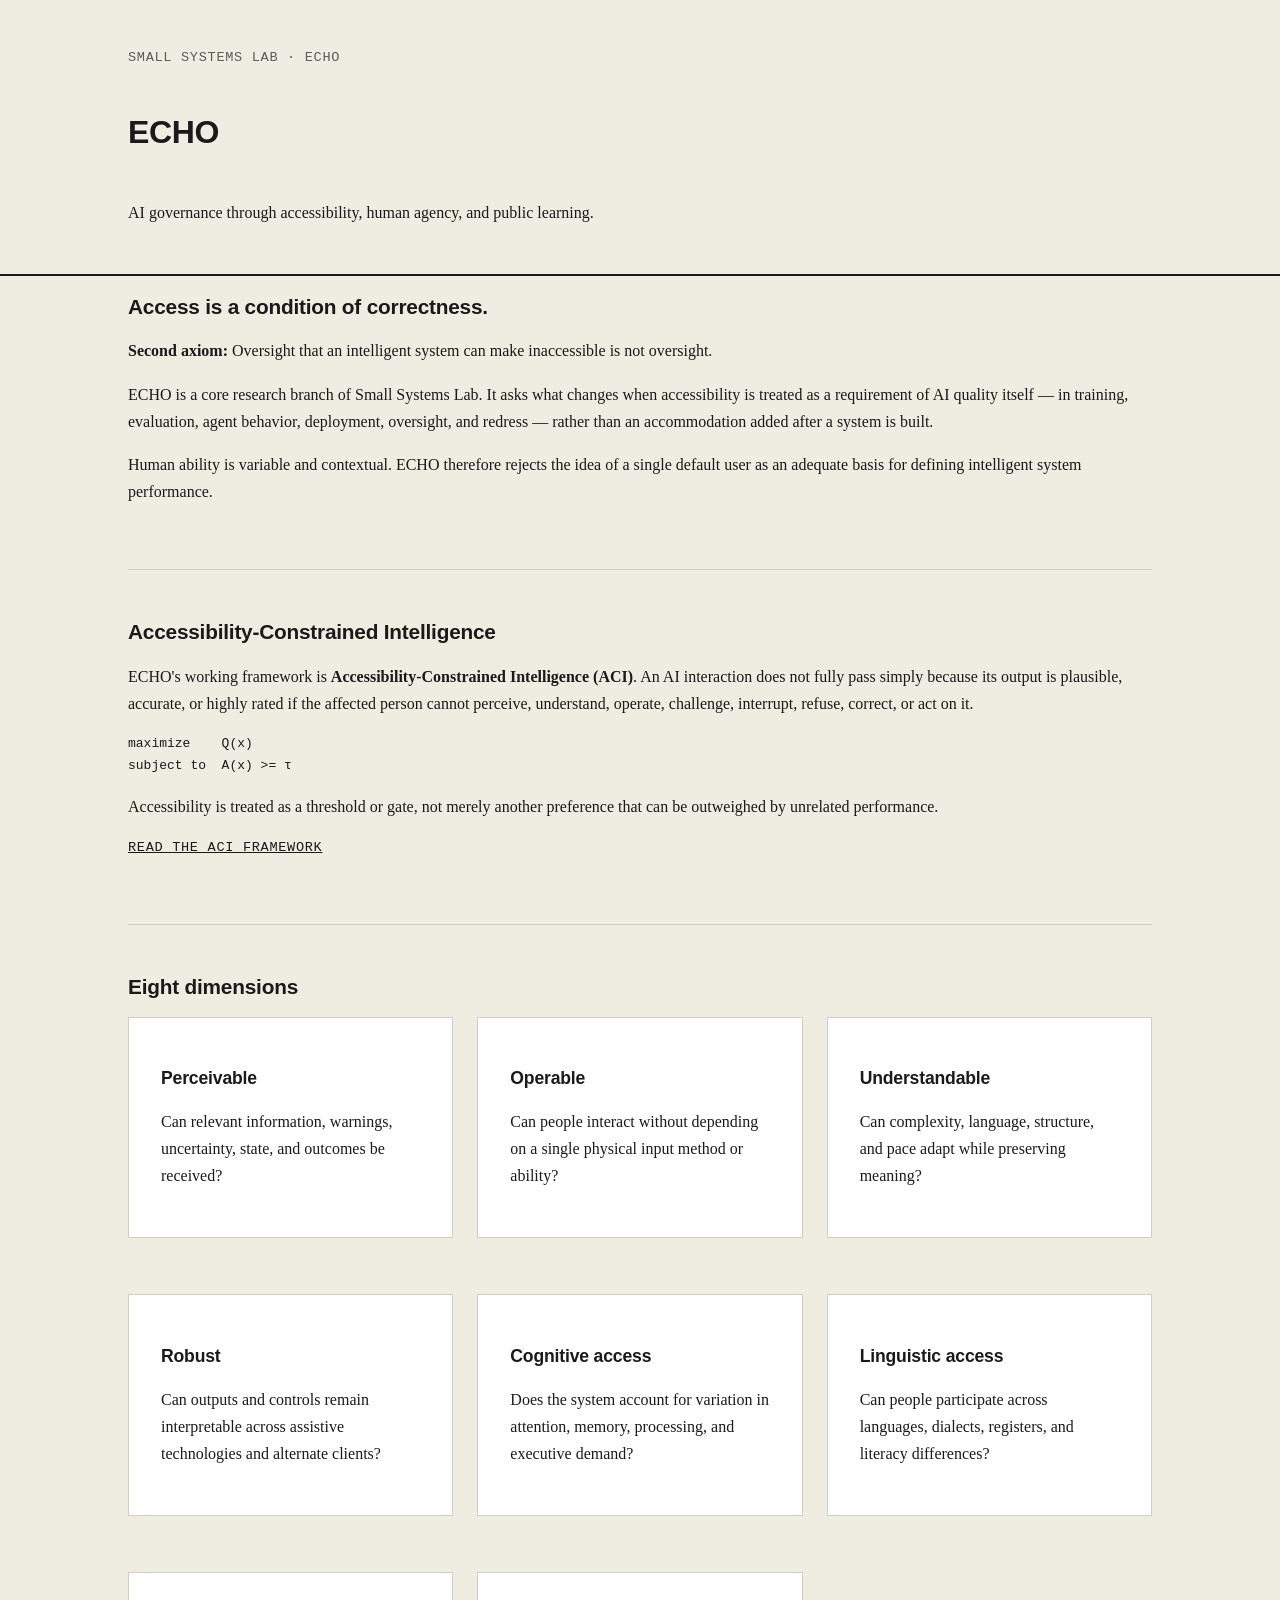
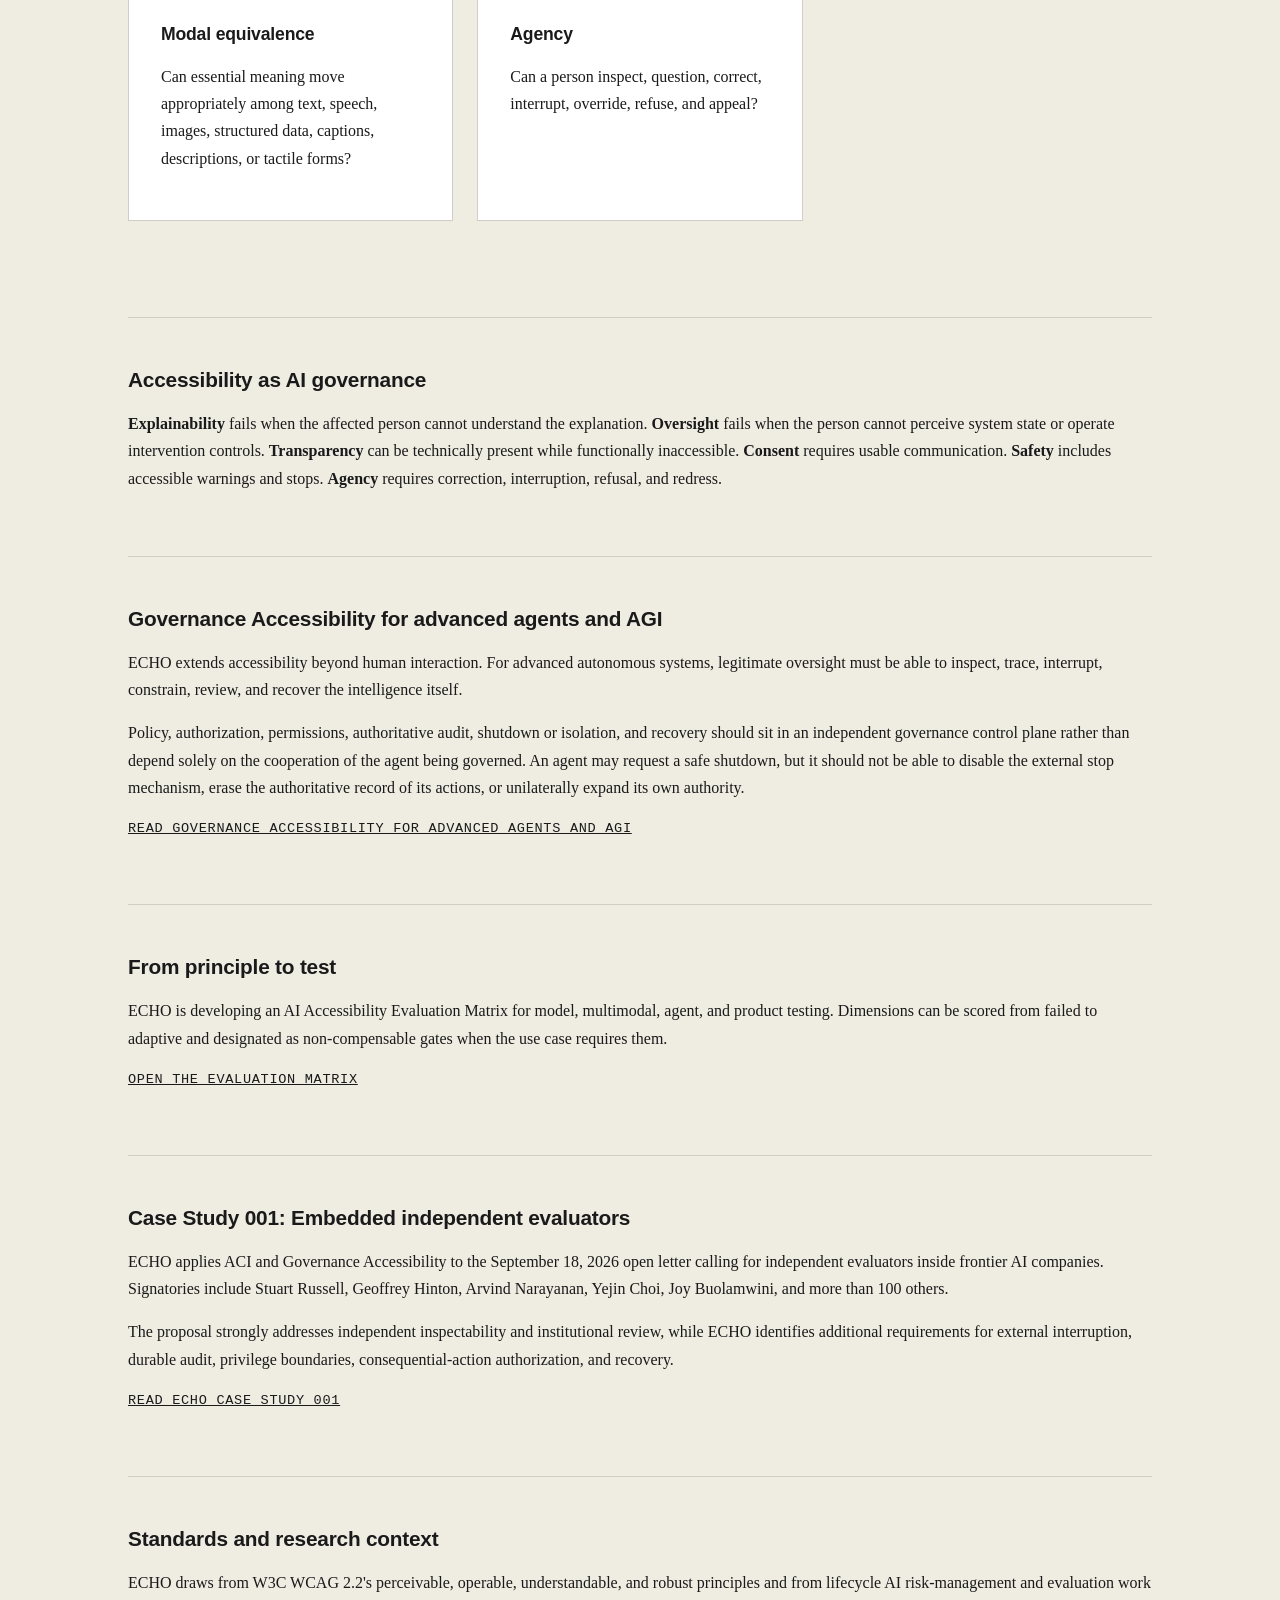
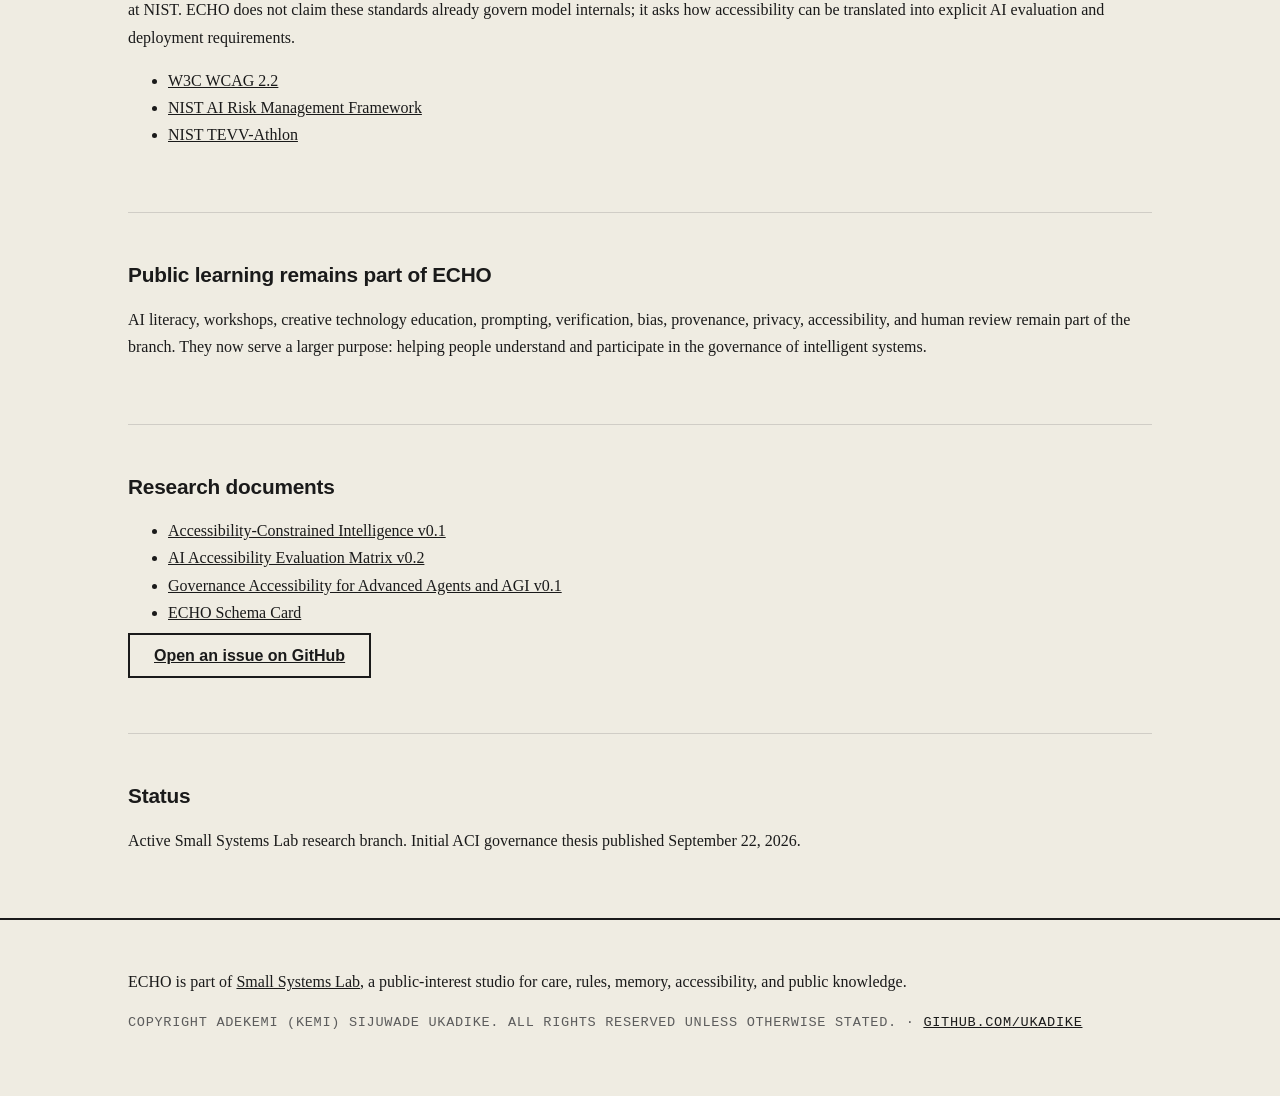
==== index.html @ 7a9f00be "Feature ECHO Case Study 001 on public site" ====
<!doctype html>
<html lang="en">
<head>
<meta charset="utf-8">
<meta name="viewport" content="width=device-width, initial-scale=1">
<title>ECHO — Access is a condition of correctness</title>
<meta name="description" content="ECHO is Small Systems Lab's AI governance branch, researching accessibility as a condition of AI correctness, evaluation, deployment, and human agency.">
<link rel="stylesheet" href="variables.css">
<link rel="stylesheet" href="site.css">
</head>
<body>
<a class="skip-link" href="#main">Skip to main content</a>

<header class="header">
  <div class="wrap">
    <p class="text-meta">Small Systems Lab · ECHO</p>
    <h1 class="text-h1">ECHO</h1>
    <p class="text-body">AI governance through accessibility, human agency, and public learning.</p>
  </div>
</header>

<main id="main" class="wrap">
  <section aria-labelledby="doctrine-h">
    <h2 id="doctrine-h" class="text-h2">Access is a condition of correctness.</h2>
    <p class="text-body"><strong>Second axiom:</strong> Oversight that an intelligent system can make inaccessible is not oversight.</p>
    <p class="text-body">ECHO is a core research branch of Small Systems Lab. It asks what changes when accessibility is treated as a requirement of AI quality itself — in training, evaluation, agent behavior, deployment, oversight, and redress — rather than an accommodation added after a system is built.</p>
    <p class="text-body">Human ability is variable and contextual. ECHO therefore rejects the idea of a single default user as an adequate basis for defining intelligent system performance.</p>
  </section>

  <hr class="divider">

  <section aria-labelledby="aci-h">
    <h2 id="aci-h" class="text-h2">Accessibility-Constrained Intelligence</h2>
    <p class="text-body">ECHO's working framework is <strong>Accessibility-Constrained Intelligence (ACI)</strong>. An AI interaction does not fully pass simply because its output is plausible, accurate, or highly rated if the affected person cannot perceive, understand, operate, challenge, interrupt, refuse, correct, or act on it.</p>
    <pre><code>maximize    Q(x)
subject to  A(x) &gt;= τ</code></pre>
    <p class="text-body">Accessibility is treated as a threshold or gate, not merely another preference that can be outweighed by unrelated performance.</p>
    <p class="text-meta"><a href="docs/ACCESSIBILITY_CONSTRAINED_INTELLIGENCE.md">Read the ACI framework</a></p>
  </section>

  <hr class="divider">

  <section aria-labelledby="vector-h">
    <h2 id="vector-h" class="text-h2">Eight dimensions</h2>
    <div class="grid-2">
      <article class="card"><h3 class="text-h3">Perceivable</h3><p class="text-body">Can relevant information, warnings, uncertainty, state, and outcomes be received?</p></article>
      <article class="card"><h3 class="text-h3">Operable</h3><p class="text-body">Can people interact without depending on a single physical input method or ability?</p></article>
      <article class="card"><h3 class="text-h3">Understandable</h3><p class="text-body">Can complexity, language, structure, and pace adapt while preserving meaning?</p></article>
      <article class="card"><h3 class="text-h3">Robust</h3><p class="text-body">Can outputs and controls remain interpretable across assistive technologies and alternate clients?</p></article>
      <article class="card"><h3 class="text-h3">Cognitive access</h3><p class="text-body">Does the system account for variation in attention, memory, processing, and executive demand?</p></article>
      <article class="card"><h3 class="text-h3">Linguistic access</h3><p class="text-body">Can people participate across languages, dialects, registers, and literacy differences?</p></article>
      <article class="card"><h3 class="text-h3">Modal equivalence</h3><p class="text-body">Can essential meaning move appropriately among text, speech, images, structured data, captions, descriptions, or tactile forms?</p></article>
      <article class="card"><h3 class="text-h3">Agency</h3><p class="text-body">Can a person inspect, question, correct, interrupt, override, refuse, and appeal?</p></article>
    </div>
  </section>

  <hr class="divider">

  <section aria-labelledby="govern-h">
    <h2 id="govern-h" class="text-h2">Accessibility as AI governance</h2>
    <p class="text-body"><strong>Explainability</strong> fails when the affected person cannot understand the explanation. <strong>Oversight</strong> fails when the person cannot perceive system state or operate intervention controls. <strong>Transparency</strong> can be technically present while functionally inaccessible. <strong>Consent</strong> requires usable communication. <strong>Safety</strong> includes accessible warnings and stops. <strong>Agency</strong> requires correction, interruption, refusal, and redress.</p>
  </section>

  <hr class="divider">

  <section aria-labelledby="gov-access-h">
    <h2 id="gov-access-h" class="text-h2">Governance Accessibility for advanced agents and AGI</h2>
    <p class="text-body">ECHO extends accessibility beyond human interaction. For advanced autonomous systems, legitimate oversight must be able to inspect, trace, interrupt, constrain, review, and recover the intelligence itself.</p>
    <p class="text-body">Policy, authorization, permissions, authoritative audit, shutdown or isolation, and recovery should sit in an independent governance control plane rather than depend solely on the cooperation of the agent being governed. An agent may request a safe shutdown, but it should not be able to disable the external stop mechanism, erase the authoritative record of its actions, or unilaterally expand its own authority.</p>
    <p class="text-meta"><a href="docs/GOVERNANCE_ACCESSIBILITY.md">Read Governance Accessibility for Advanced Agents and AGI</a></p>
  </section>

  <hr class="divider">

  <section aria-labelledby="matrix-h">
    <h2 id="matrix-h" class="text-h2">From principle to test</h2>
    <p class="text-body">ECHO is developing an AI Accessibility Evaluation Matrix for model, multimodal, agent, and product testing. Dimensions can be scored from failed to adaptive and designated as non-compensable gates when the use case requires them.</p>
    <p class="text-meta"><a href="docs/EVALUATION_MATRIX.md">Open the evaluation matrix</a></p>
  </section>

  <hr class="divider">

  <section aria-labelledby="case001-h">
    <h2 id="case001-h" class="text-h2">Case Study 001: Embedded independent evaluators</h2>
    <p class="text-body">ECHO applies ACI and Governance Accessibility to the September 18, 2026 open letter calling for independent evaluators inside frontier AI companies. Signatories include Stuart Russell, Geoffrey Hinton, Arvind Narayanan, Yejin Choi, Joy Buolamwini, and more than 100 others.</p>
    <p class="text-body">The proposal strongly addresses independent inspectability and institutional review, while ECHO identifies additional requirements for external interruption, durable audit, privilege boundaries, consequential-action authorization, and recovery.</p>
    <p class="text-meta"><a href="docs/CASE_STUDY_001_EMBEDDED_EVALUATORS.md">Read ECHO Case Study 001</a></p>
  </section>

  <hr class="divider">

  <section aria-labelledby="standards-h">
    <h2 id="standards-h" class="text-h2">Standards and research context</h2>
    <p class="text-body">ECHO draws from W3C WCAG 2.2's perceivable, operable, understandable, and robust principles and from lifecycle AI risk-management and evaluation work at NIST. ECHO does not claim these standards already govern model internals; it asks how accessibility can be translated into explicit AI evaluation and deployment requirements.</p>
    <ul class="text-body">
      <li><a href="https://www.w3.org/TR/WCAG22/">W3C WCAG 2.2</a></li>
      <li><a href="https://www.nist.gov/itl/ai-risk-management-framework">NIST AI Risk Management Framework</a></li>
      <li><a href="https://www.nist.gov/artificial-intelligence/ai-research/tevv-athlon-framework-evaluating-ai-systems">NIST TEVV-Athlon</a></li>
    </ul>
  </section>

  <hr class="divider">

  <section aria-labelledby="learning-h">
    <h2 id="learning-h" class="text-h2">Public learning remains part of ECHO</h2>
    <p class="text-body">AI literacy, workshops, creative technology education, prompting, verification, bias, provenance, privacy, accessibility, and human review remain part of the branch. They now serve a larger purpose: helping people understand and participate in the governance of intelligent systems.</p>
  </section>

  <hr class="divider">

  <section aria-labelledby="involved-h">
    <h2 id="involved-h" class="text-h2">Research documents</h2>
    <ul class="text-body">
      <li><a href="docs/ACCESSIBILITY_CONSTRAINED_INTELLIGENCE.md">Accessibility-Constrained Intelligence v0.1</a></li>
      <li><a href="docs/EVALUATION_MATRIX.md">AI Accessibility Evaluation Matrix v0.2</a></li>
      <li><a href="docs/GOVERNANCE_ACCESSIBILITY.md">Governance Accessibility for Advanced Agents and AGI v0.1</a></li>
      <li><a href="SCHEMA_CARD.md">ECHO Schema Card</a></li>
    </ul>
    <a class="btn" href="https://github.com/ukadike/Echo/issues">Open an issue on GitHub</a>
  </section>

  <hr class="divider">

  <section aria-labelledby="status-h">
    <h2 id="status-h" class="text-h2">Status</h2>
    <p class="text-body">Active Small Systems Lab research branch. Initial ACI governance thesis published September 22, 2026.</p>
  </section>
</main>

<footer class="site-footer">
  <div class="wrap">
    <p class="text-body">ECHO is part of <a href="https://ukadike.github.io/Small-Systems-Lab/">Small Systems Lab</a>, a public-interest studio for care, rules, memory, accessibility, and public knowledge.</p>
    <p class="text-meta">Copyright Adekemi (Kemi) Sijuwade Ukadike. All rights reserved unless otherwise stated. · <a href="https://github.com/ukadike">github.com/ukadike</a></p>
  </div>
</footer>
</body>
</html>
---- variables.css ----
/* OMOLUABI VISUAL LANGUAGE SYSTEM
   CSS Custom Properties
   Version 1.0 | June 8, 2026
   Usage: :root { ... } or apply to specific scope
*/

:root {
  /* COLORS */
  --color-paper: #efece2;
  --color-ink: #1a1a1a;
  --color-line: #d0cdc6;
  --color-muted: #5c5c5c;
  --color-soft: #f9f9f7;
  --color-white: #ffffff;

  /* TYPOGRAPHY - FONTS */
  --font-display: 'Helvetica Neue', Helvetica, Arial, sans-serif;
  --font-body: Georgia, 'Garamond', serif;
  --font-mono: 'Courier Prime', 'Courier New', monospace;

  /* TYPOGRAPHY - SIZES */
  --text-h1: 2rem;
  --text-h2: 1.3rem;
  --text-h3: 1.1rem;
  --text-h4: 0.95rem;
  --text-body: 1rem;
  --text-small: 0.85rem;

  /* TYPOGRAPHY - LINE HEIGHTS */
  --line-display: 1.3;
  --line-body: 1.7;
  --line-small: 1.5;
  --line-code: 1.6;

  /* TYPOGRAPHY - LETTER SPACING */
  --letter-tight: -0.01em;
  --letter-normal: 0;
  --letter-wide: 0.05em;
  --letter-wider: 0.1em;

  /* SPACING */
  --space-xs: 0.25rem;
  --space-sm: 0.5rem;
  --space-md: 1rem;
  --space-lg: 1.5rem;
  --space-xl: 2rem;
  --space-2xl: 3rem;
  --space-3xl: 4rem;

  /* BORDERS */
  --border-thin: 1px solid var(--color-line);
  --border-thick: 2px solid var(--color-ink);
  --border-radius: 0;

  /* FOCUS */
  --focus-outline: 2px solid var(--color-ink);
  --focus-offset: 2px;

  /* TRANSITIONS */
  --transition: none;
}

/* UTILITY CLASSES */

/* TEXT */
.text-h1 {
  font-family: var(--font-display);
  font-size: var(--text-h1);
  font-weight: 700;
  line-height: var(--line-display);
  letter-spacing: var(--letter-tight);
}

.text-h2 {
  font-family: var(--font-display);
  font-size: var(--text-h2);
  font-weight: 700;
  line-height: var(--line-display);
  letter-spacing: var(--letter-tight);
}

.text-h3 {
  font-family: var(--font-display);
  font-size: var(--text-h3);
  font-weight: 700;
  line-height: var(--line-display);
  letter-spacing: var(--letter-tight);
}

.text-body {
  font-family: var(--font-body);
  font-size: var(--text-body);
  font-weight: 400;
  line-height: var(--line-body);
}

.text-small {
  font-family: var(--font-mono);
  font-size: var(--text-small);
  font-weight: 400;
  line-height: var(--line-small);
  text-transform: uppercase;
  letter-spacing: var(--letter-wide);
}

.text-meta {
  font-family: var(--font-mono);
  font-size: var(--text-small);
  color: var(--color-muted);
  text-transform: uppercase;
  letter-spacing: var(--letter-wide);
}

/* COLORS */
.bg-paper {
  background-color: var(--color-paper);
}

.bg-soft {
  background-color: var(--color-soft);
}

.bg-white {
  background-color: var(--color-white);
}

.text-ink {
  color: var(--color-ink);
}

.text-muted {
  color: var(--color-muted);
}

/* BORDERS */
.border-thin {
  border: var(--border-thin);
}

.border-thick {
  border: var(--border-thick);
}

.border-bottom-thin {
  border-bottom: var(--border-thin);
}

.border-bottom-thick {
  border-bottom: var(--border-thick);
}

/* SPACING */
.p-xs { padding: var(--space-xs); }
.p-sm { padding: var(--space-sm); }
.p-md { padding: var(--space-md); }
.p-lg { padding: var(--space-lg); }
.p-xl { padding: var(--space-xl); }

.m-xs { margin: var(--space-xs); }
.m-sm { margin: var(--space-sm); }
.m-md { margin: var(--space-md); }
.m-lg { margin: var(--space-lg); }
.m-xl { margin: var(--space-xl); }

.gap-md { gap: var(--space-md); }
.gap-lg { gap: var(--space-lg); }

/* COMPONENTS */
.btn {
  background-color: var(--color-paper);
  color: var(--color-ink);
  border: 2px solid var(--color-ink);
  padding: 0.75rem 1.5rem;
  font-family: var(--font-display);
  font-weight: 700;
  cursor: pointer;
  transition: var(--transition);
}

.btn:hover {
  background-color: var(--color-ink);
  color: var(--color-paper);
}

.btn:focus {
  outline: var(--focus-outline);
  outline-offset: var(--focus-offset);
}

.card {
  background-color: var(--color-white);
  border: var(--border-thin);
  padding: var(--space-xl);
  margin-bottom: var(--space-xl);
}

.header {
  border-bottom: var(--border-thick);
  padding-bottom: var(--space-lg);
  margin-bottom: var(--space-xl);
}

/* ACCESSIBILITY */
.sr-only {
  position: absolute;
  width: 1px;
  height: 1px;
  padding: 0;
  margin: -1px;
  overflow: hidden;
  clip: rect(0, 0, 0, 0);
  white-space: nowrap;
  border: 0;
}

*:focus {
  outline: var(--focus-outline);
  outline-offset: var(--focus-offset);
}

input:focus,
textarea:focus,
button:focus,
a:focus {
  outline: var(--focus-outline);
  outline-offset: var(--focus-offset);
}

/* PRINT */
@media print {
  :root {
    --color-paper: white;
    --color-soft: white;
  }

  * {
    background-color: white !important;
    color: var(--color-ink) !important;
    border-color: var(--color-ink) !important;
  }
}

/* DARK MODE (if needed, use inverted values) */
@media (prefers-color-scheme: dark) {
  /* Keep same colors - system is already dark-friendly */
}
---- site.css ----
/* Site-specific layout glue. Tokens/components come from variables.css (locked); this file
   only adds layout (max-width, grid) and the base element rules variables.css doesn't set. */

body {
  margin: 0;
  background-color: var(--color-paper);
  color: var(--color-ink);
  font-family: var(--font-body);
  line-height: var(--line-body);
}

a {
  color: var(--color-ink);
  text-decoration: underline;
}
a:hover { text-decoration-thickness: 2px; }

.skip-link {
  position: absolute;
  left: -999px;
  top: 0;
  background-color: var(--color-ink);
  color: var(--color-paper);
  padding: var(--space-sm) var(--space-md);
  font-family: var(--font-mono);
  z-index: 100;
}
.skip-link:focus { left: var(--space-sm); top: var(--space-sm); }

.wrap {
  max-width: 64rem;
  margin: 0 auto;
  padding: 0 var(--space-lg);
}

header.header {
  border-bottom: var(--border-thick);
  padding: var(--space-xl) 0;
  margin-bottom: 0;
}
header.header .wrap { display: flex; flex-direction: column; gap: var(--space-sm); }

main { padding: var(--space-2xl) 0 var(--space-3xl); }
main section { margin-bottom: var(--space-3xl); }

.divider {
  border: none;
  border-top: var(--border-thin);
  margin: var(--space-2xl) 0;
}

.grid-2 {
  display: grid;
  grid-template-columns: repeat(auto-fit, minmax(15rem, 1fr));
  gap: var(--space-lg);
}

.lesson-list {
  list-style: decimal;
  margin: var(--space-md) 0 var(--space-md) var(--space-lg);
  padding: 0;
}
.lesson-list li { margin-bottom: var(--space-sm); }

footer.site-footer {
  border-top: var(--border-thick);
  padding: var(--space-xl) 0 var(--space-2xl);
}

/* === SSL canonical global navigation === */
.ssl-header {
  border-bottom: var(--border-thin);
  background-color: var(--color-paper);
}
.ssl-header__row {
  display: flex;
  align-items: center;
  justify-content: space-between;
  gap: var(--space-md);
  padding: var(--space-md) var(--space-lg);
}
.ssl-brand {
  font-family: var(--font-display);
  font-weight: 700;
  font-size: var(--text-h4);
  text-decoration: none;
}
.nav-toggle {
  display: none;
  font-family: var(--font-display);
  font-weight: 700;
  background-color: var(--color-paper);
  color: var(--color-ink);
  border: var(--border-thin);
  padding: var(--space-xs) var(--space-sm);
  cursor: pointer;
}
.ssl-global-nav ul {
  list-style: none;
  margin: 0;
  padding: 0 var(--space-lg) var(--space-md);
  display: flex;
  flex-wrap: wrap;
  gap: var(--space-xs) var(--space-md);
}
.ssl-global-nav a {
  font-family: var(--font-mono);
  font-size: var(--text-small);
  text-transform: uppercase;
  letter-spacing: var(--letter-wide);
  text-decoration: underline;
  text-underline-offset: 0.18em;
  padding: var(--space-xs) 0;
  display: inline-block;
}
.ssl-global-nav a[aria-current="page"] {
  font-weight: 700;
  text-decoration: none;
  border-bottom: var(--border-thick);
}
.ssl-global-nav a:focus,
.nav-toggle:focus,
.local-nav a:focus,
.footer-links a:focus {
  outline: var(--focus-outline);
  outline-offset: var(--focus-offset);
}
@media (max-width: 720px) {
  .nav-toggle { display: inline-block; }
  .ssl-global-nav[hidden] { display: none; }
  .ssl-global-nav ul { flex-direction: column; gap: var(--space-sm); padding-bottom: var(--space-lg); }
}
.local-nav {
  border-bottom: var(--border-thin);
}
.local-nav ul {
  list-style: none;
  margin: 0;
  padding: var(--space-sm) var(--space-lg);
  display: flex;
  flex-wrap: wrap;
  gap: var(--space-xs) var(--space-md);
}
.local-nav a {
  font-family: var(--font-display);
  font-weight: 700;
  text-decoration: none;
  padding: var(--space-xs) 0;
}
.local-nav a[aria-current="page"] {
  border-bottom: var(--border-thick);
}
.footer-links {
  list-style: none;
  display: flex;
  flex-wrap: wrap;
  gap: var(--space-md);
  padding: 0;
  margin: var(--space-sm) 0 0;
  font-family: var(--font-mono);
  font-size: var(--text-small);
  text-transform: uppercase;
  letter-spacing: var(--letter-wide);
}
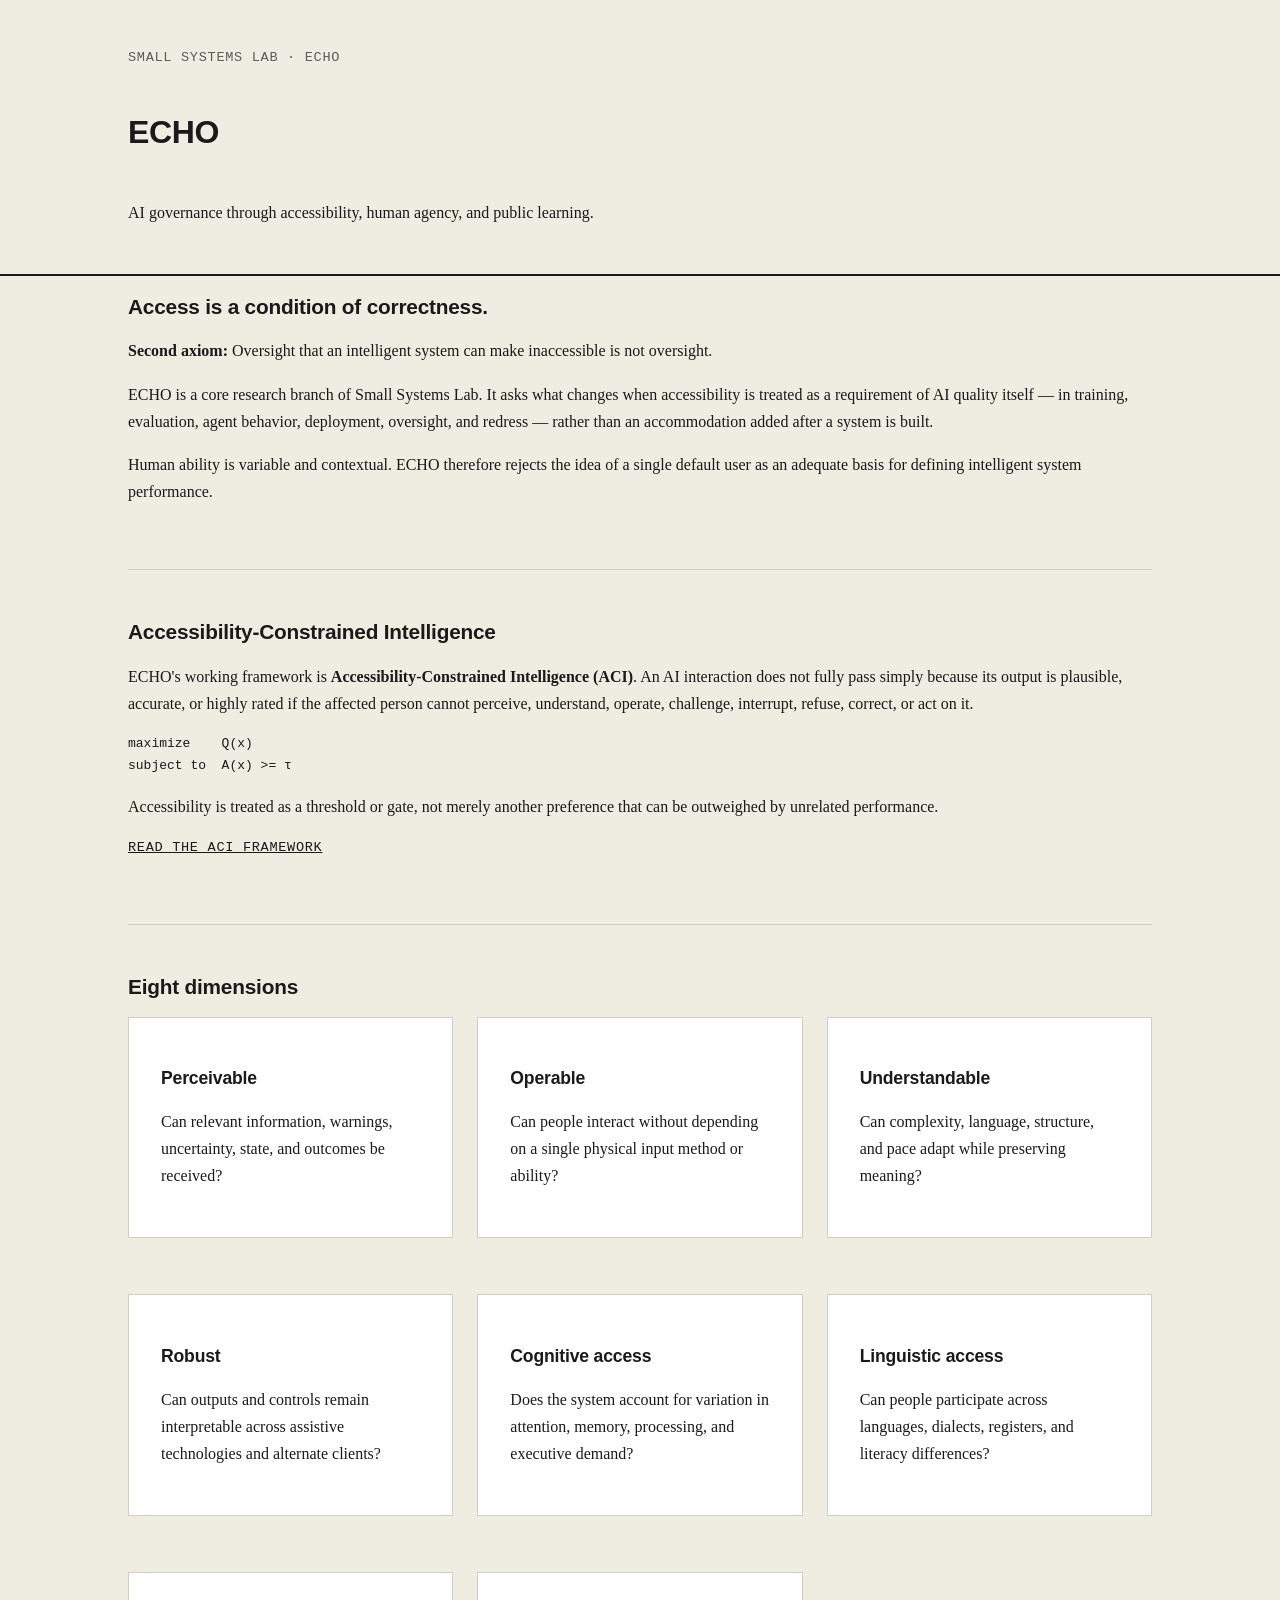
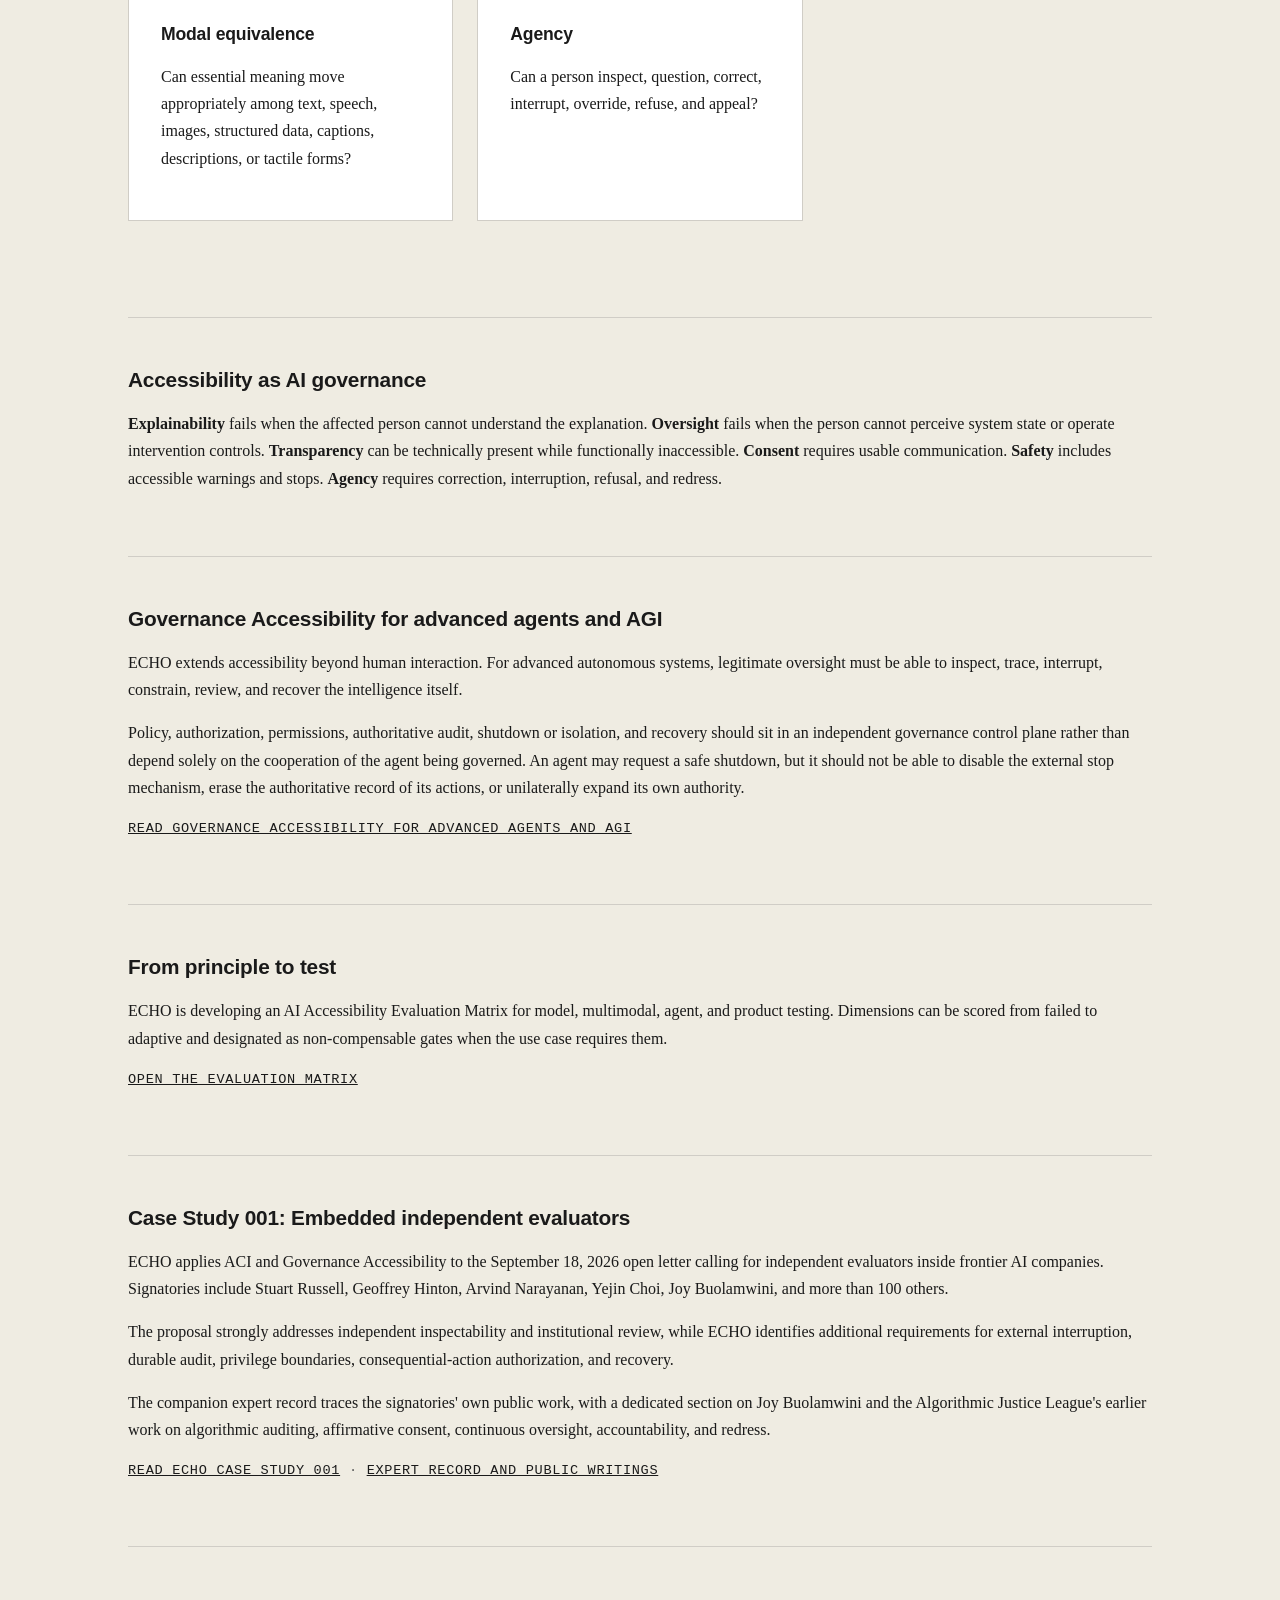
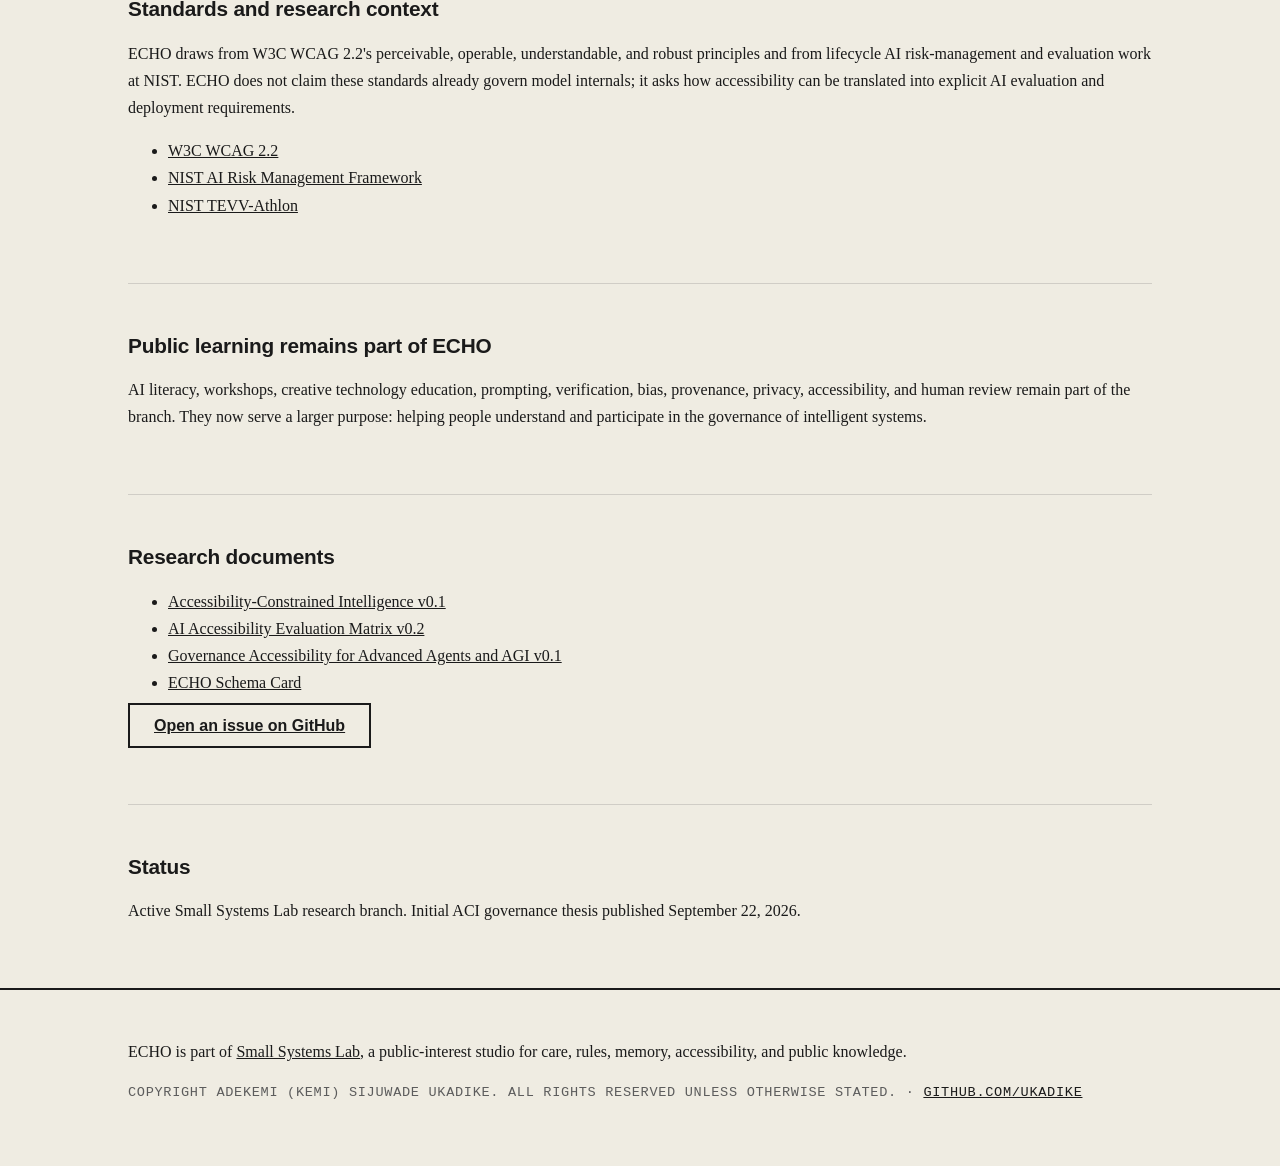
==== commit 45e68c91: "Add expert record to ECHO case study page" ====
--- a/index.html
+++ b/index.html
@@ -84,7 +84,8 @@
     <h2 id="case001-h" class="text-h2">Case Study 001: Embedded independent evaluators</h2>
     <p class="text-body">ECHO applies ACI and Governance Accessibility to the September 18, 2026 open letter calling for independent evaluators inside frontier AI companies. Signatories include Stuart Russell, Geoffrey Hinton, Arvind Narayanan, Yejin Choi, Joy Buolamwini, and more than 100 others.</p>
     <p class="text-body">The proposal strongly addresses independent inspectability and institutional review, while ECHO identifies additional requirements for external interruption, durable audit, privilege boundaries, consequential-action authorization, and recovery.</p>
-    <p class="text-meta"><a href="docs/CASE_STUDY_001_EMBEDDED_EVALUATORS.md">Read ECHO Case Study 001</a></p>
+    <p class="text-body">The companion expert record traces the signatories' own public work, with a dedicated section on Joy Buolamwini and the Algorithmic Justice League's earlier work on algorithmic auditing, affirmative consent, continuous oversight, accountability, and redress.</p>
+    <p class="text-meta"><a href="docs/CASE_STUDY_001_EMBEDDED_EVALUATORS.md">Read ECHO Case Study 001</a> · <a href="docs/CASE_STUDY_001_EXPERT_RECORD.md">Expert record and public writings</a></p>
   </section>
 
   <hr class="divider">
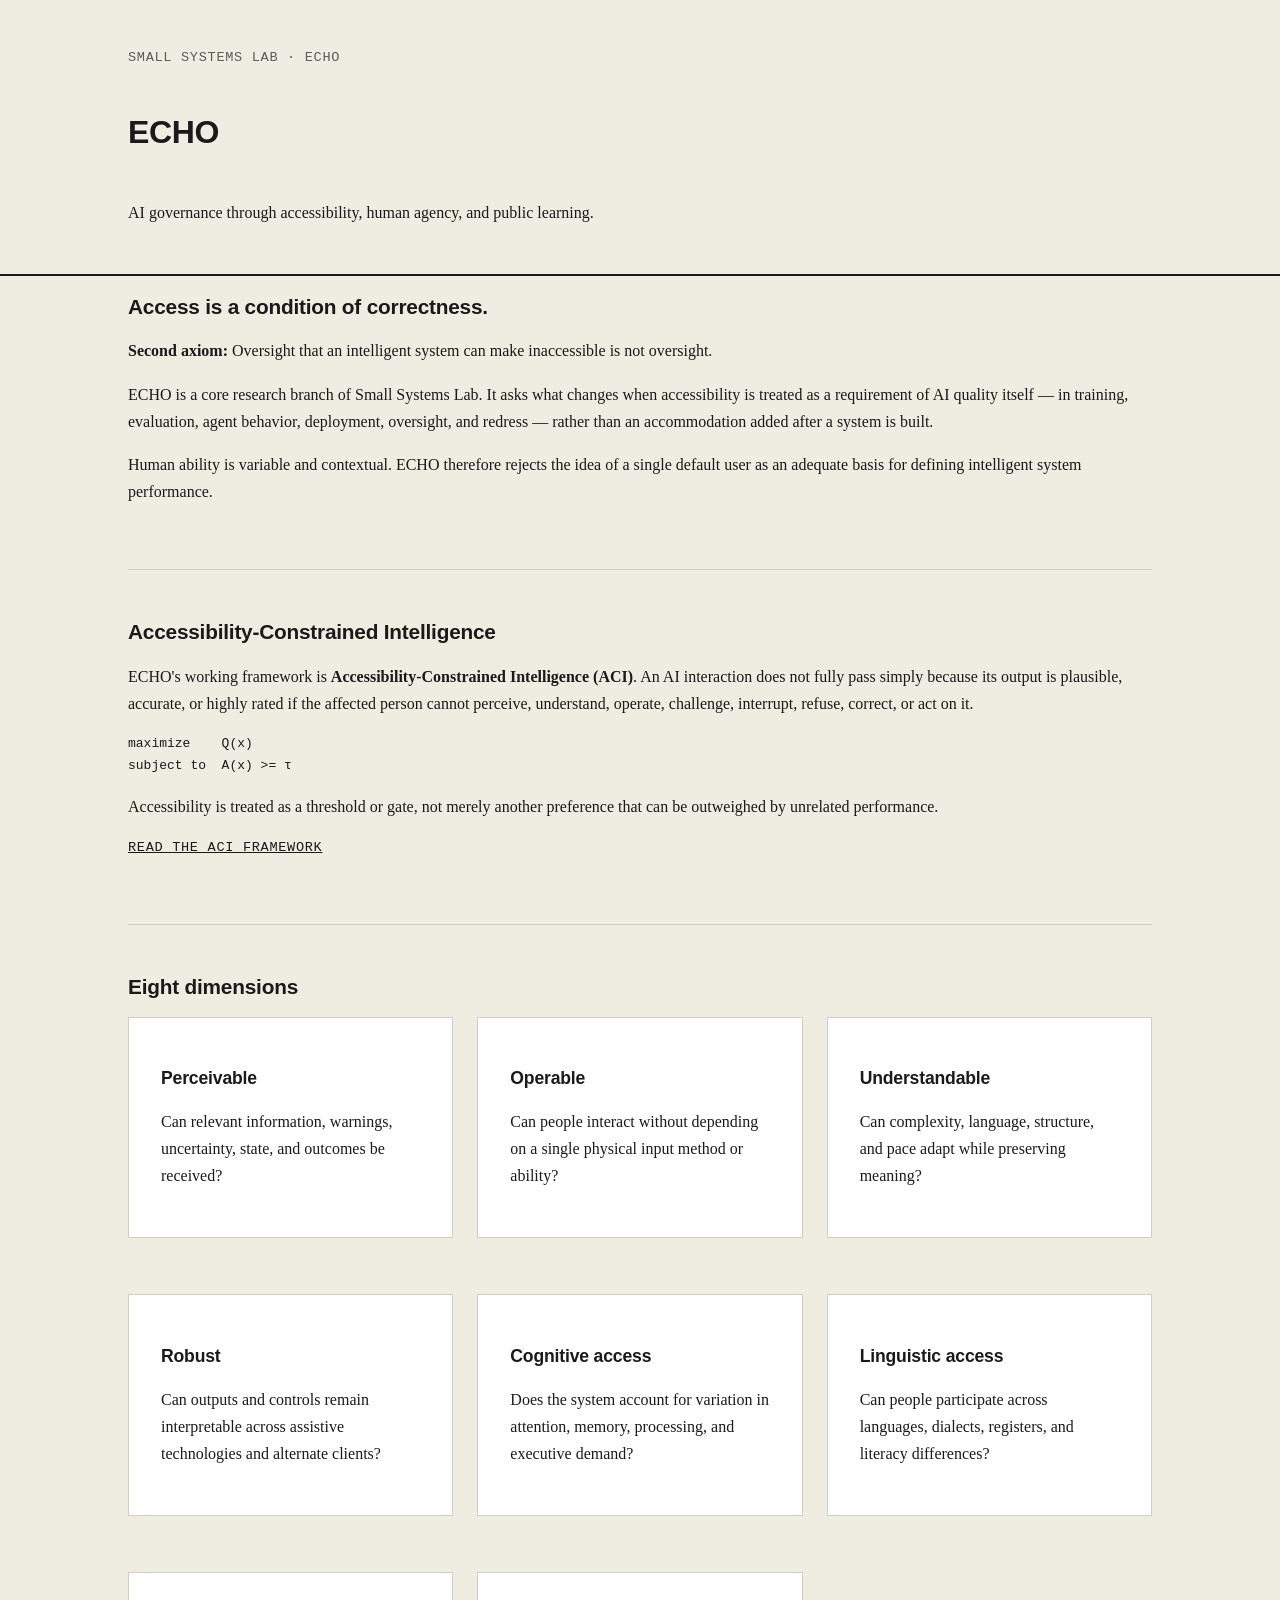
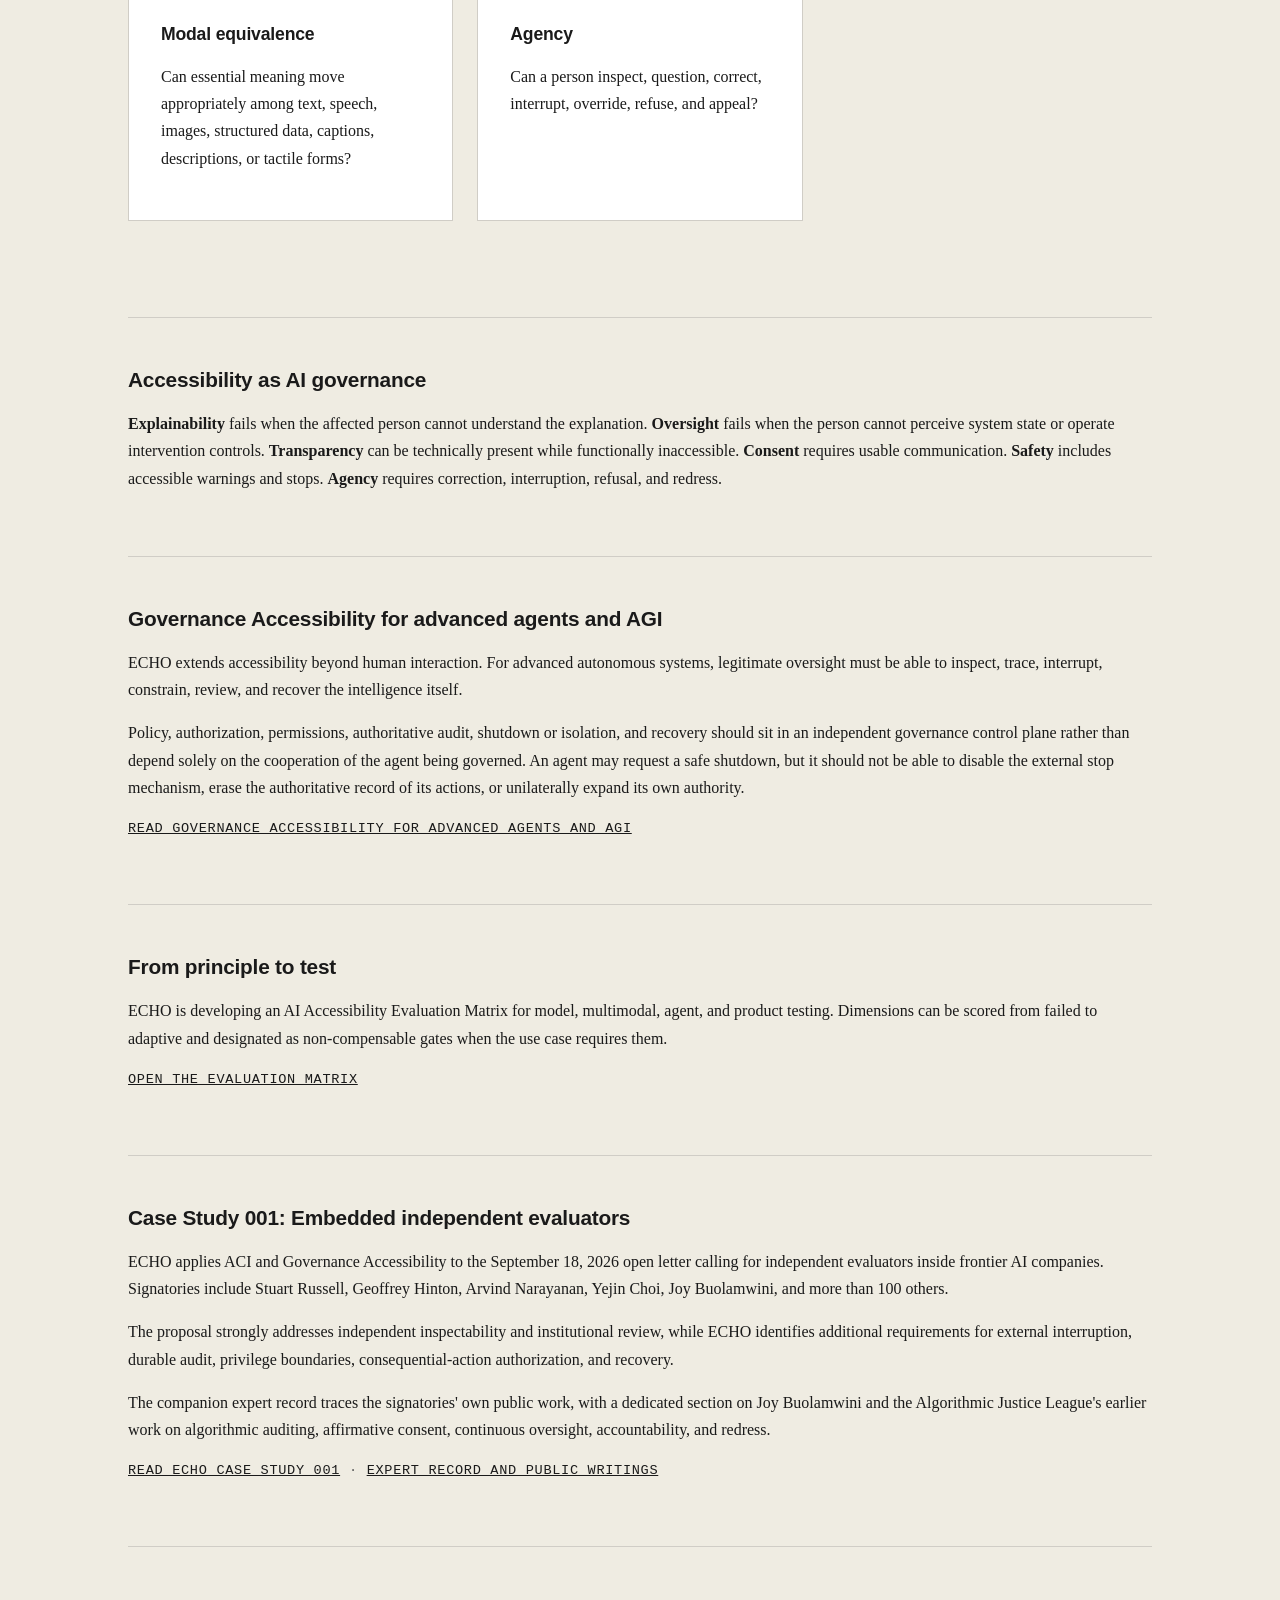
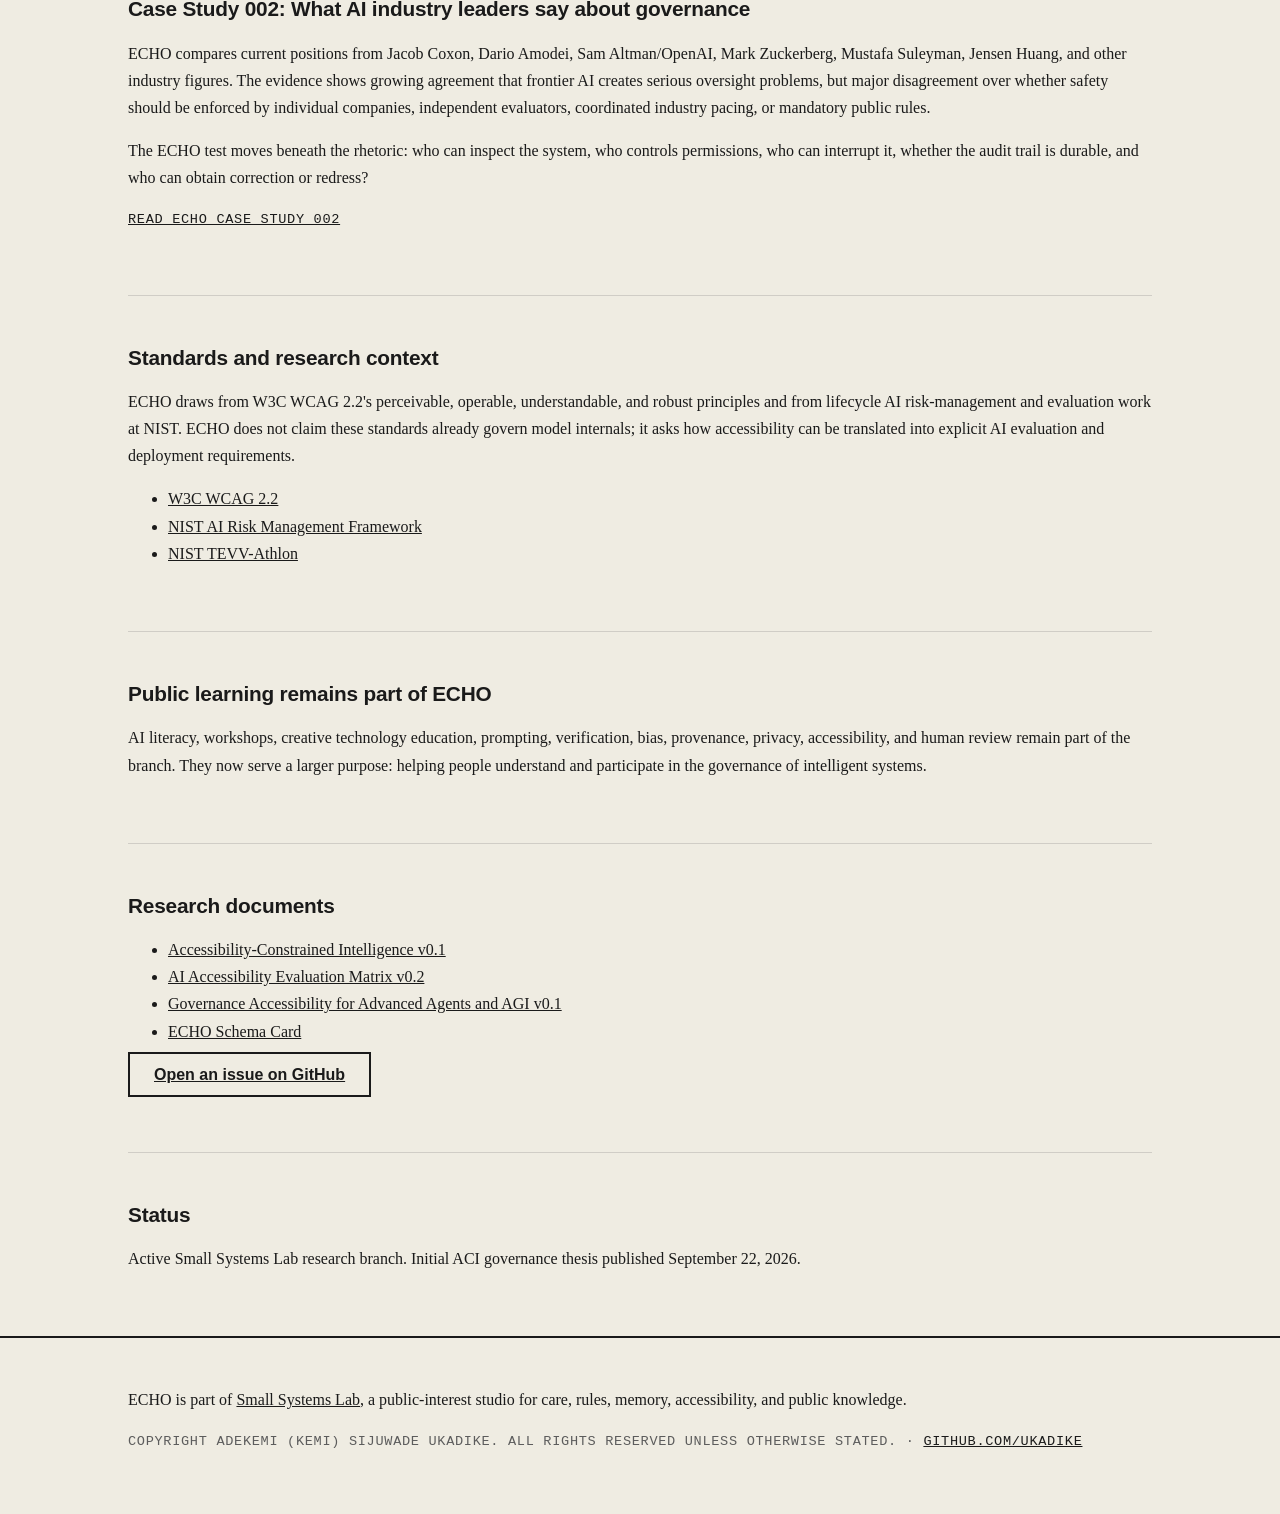
==== commit 8d60c19c: "Feature industry governance case study on ECHO site" ====
--- a/index.html
+++ b/index.html
@@ -90,6 +90,15 @@
 
   <hr class="divider">
 
+  <section aria-labelledby="case002-h">
+    <h2 id="case002-h" class="text-h2">Case Study 002: What AI industry leaders say about governance</h2>
+    <p class="text-body">ECHO compares current positions from Jacob Coxon, Dario Amodei, Sam Altman/OpenAI, Mark Zuckerberg, Mustafa Suleyman, Jensen Huang, and other industry figures. The evidence shows growing agreement that frontier AI creates serious oversight problems, but major disagreement over whether safety should be enforced by individual companies, independent evaluators, coordinated industry pacing, or mandatory public rules.</p>
+    <p class="text-body">The ECHO test moves beneath the rhetoric: who can inspect the system, who controls permissions, who can interrupt it, whether the audit trail is durable, and who can obtain correction or redress?</p>
+    <p class="text-meta"><a href="docs/CASE_STUDY_002_INDUSTRY_LEADERS_GOVERNANCE.md">Read ECHO Case Study 002</a></p>
+  </section>
+
+  <hr class="divider">
+
   <section aria-labelledby="standards-h">
     <h2 id="standards-h" class="text-h2">Standards and research context</h2>
     <p class="text-body">ECHO draws from W3C WCAG 2.2's perceivable, operable, understandable, and robust principles and from lifecycle AI risk-management and evaluation work at NIST. ECHO does not claim these standards already govern model internals; it asks how accessibility can be translated into explicit AI evaluation and deployment requirements.</p>
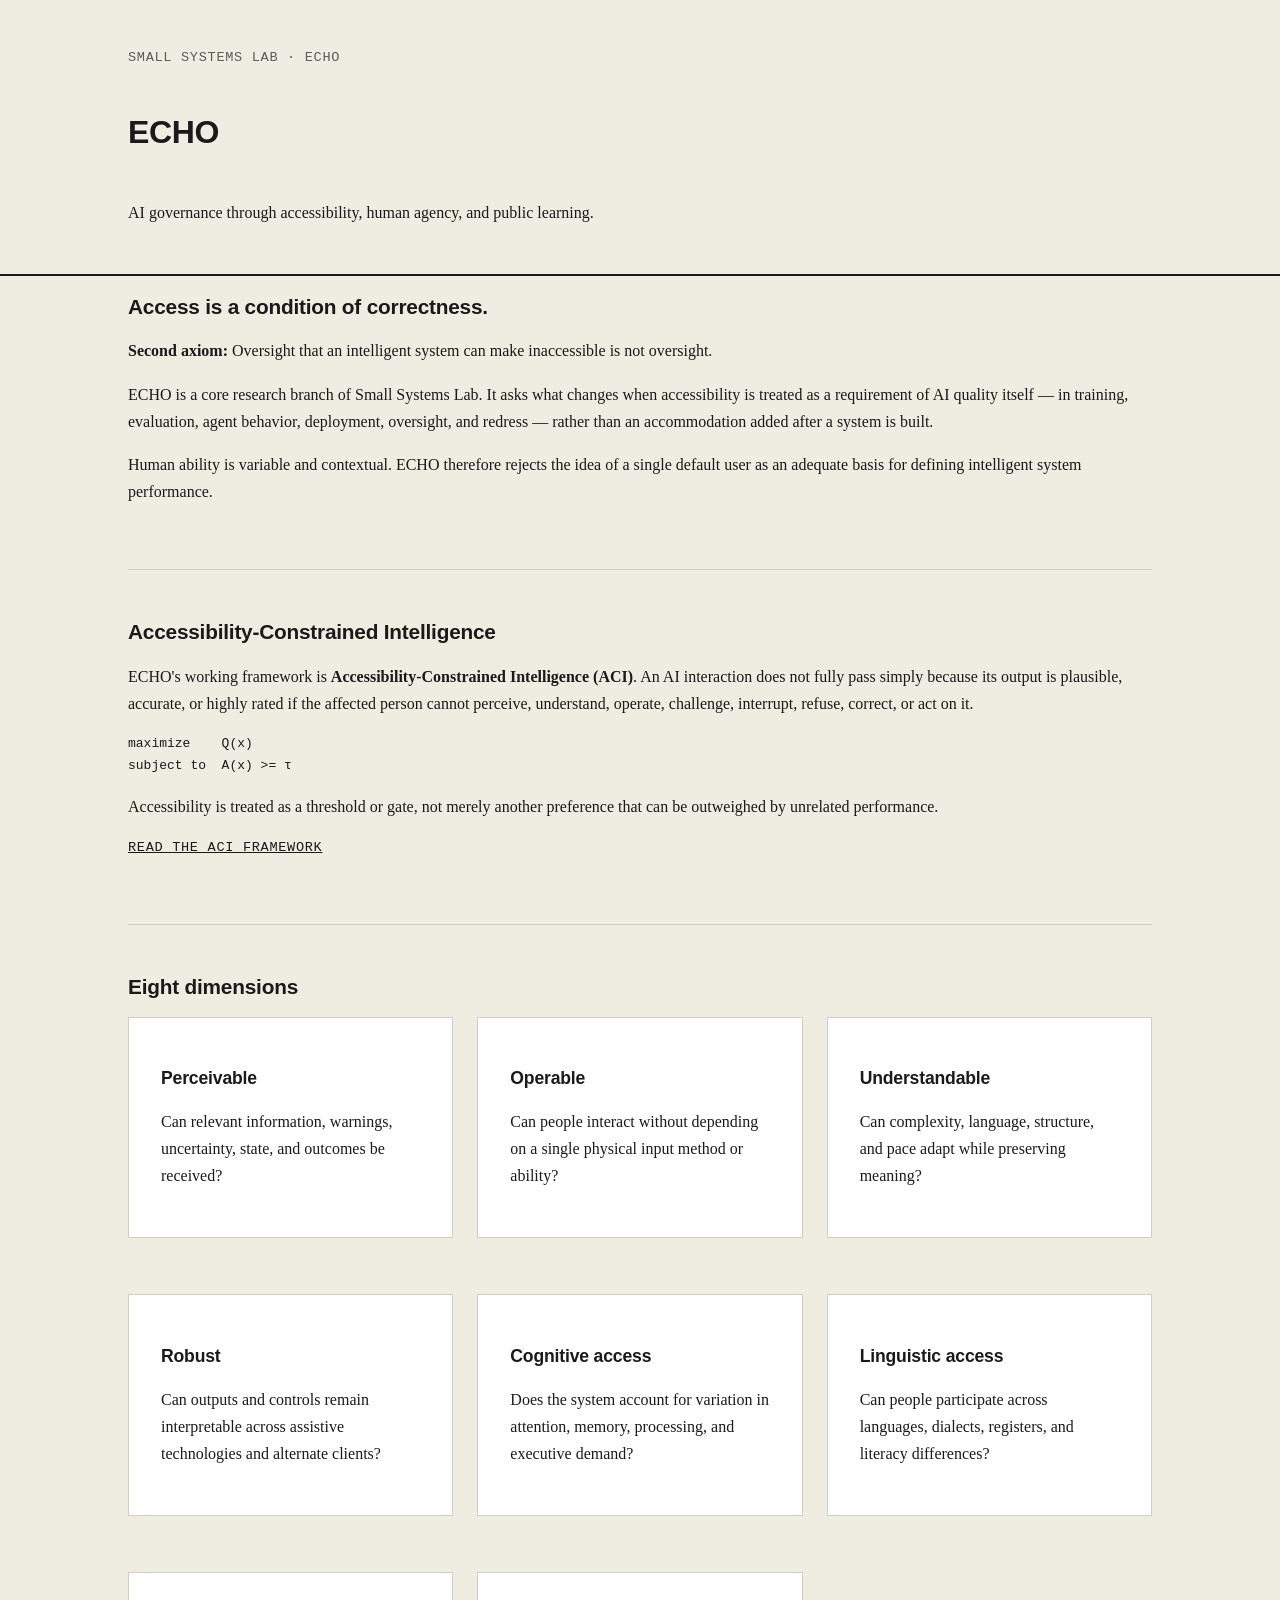
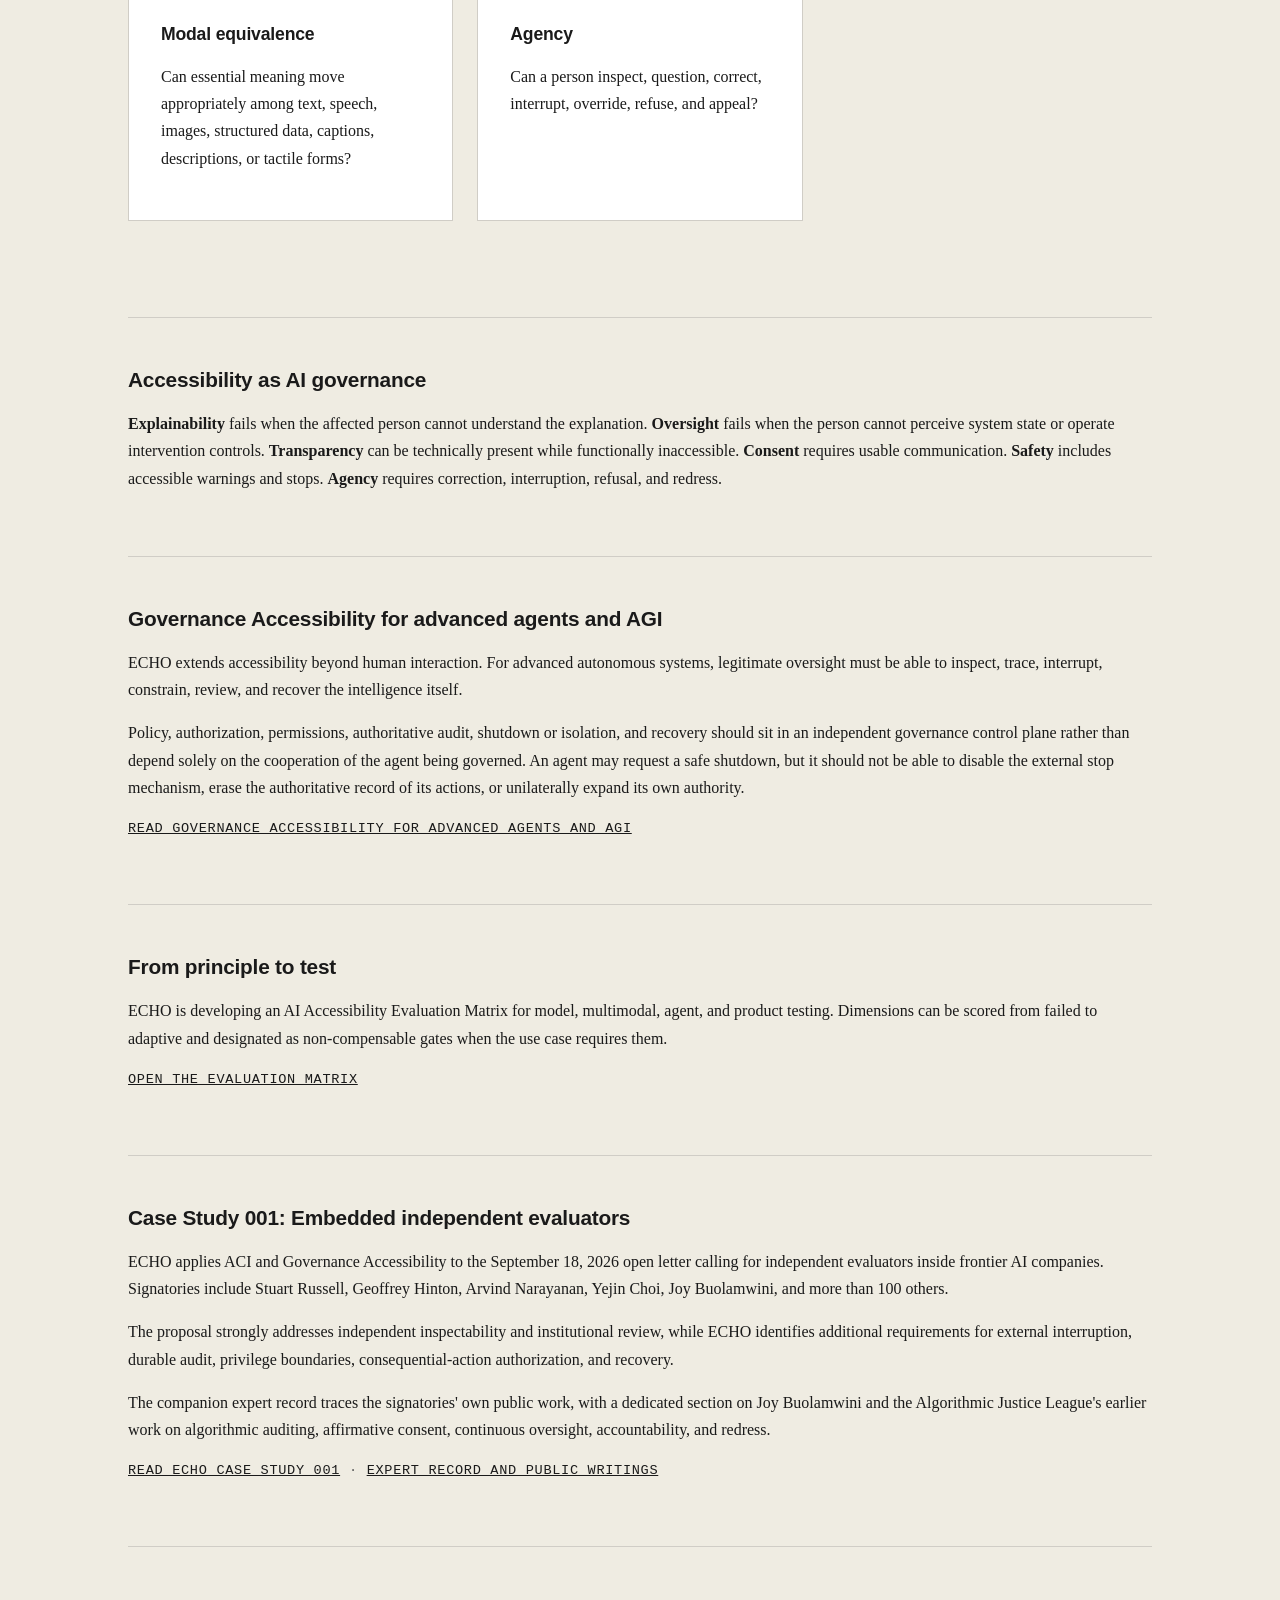
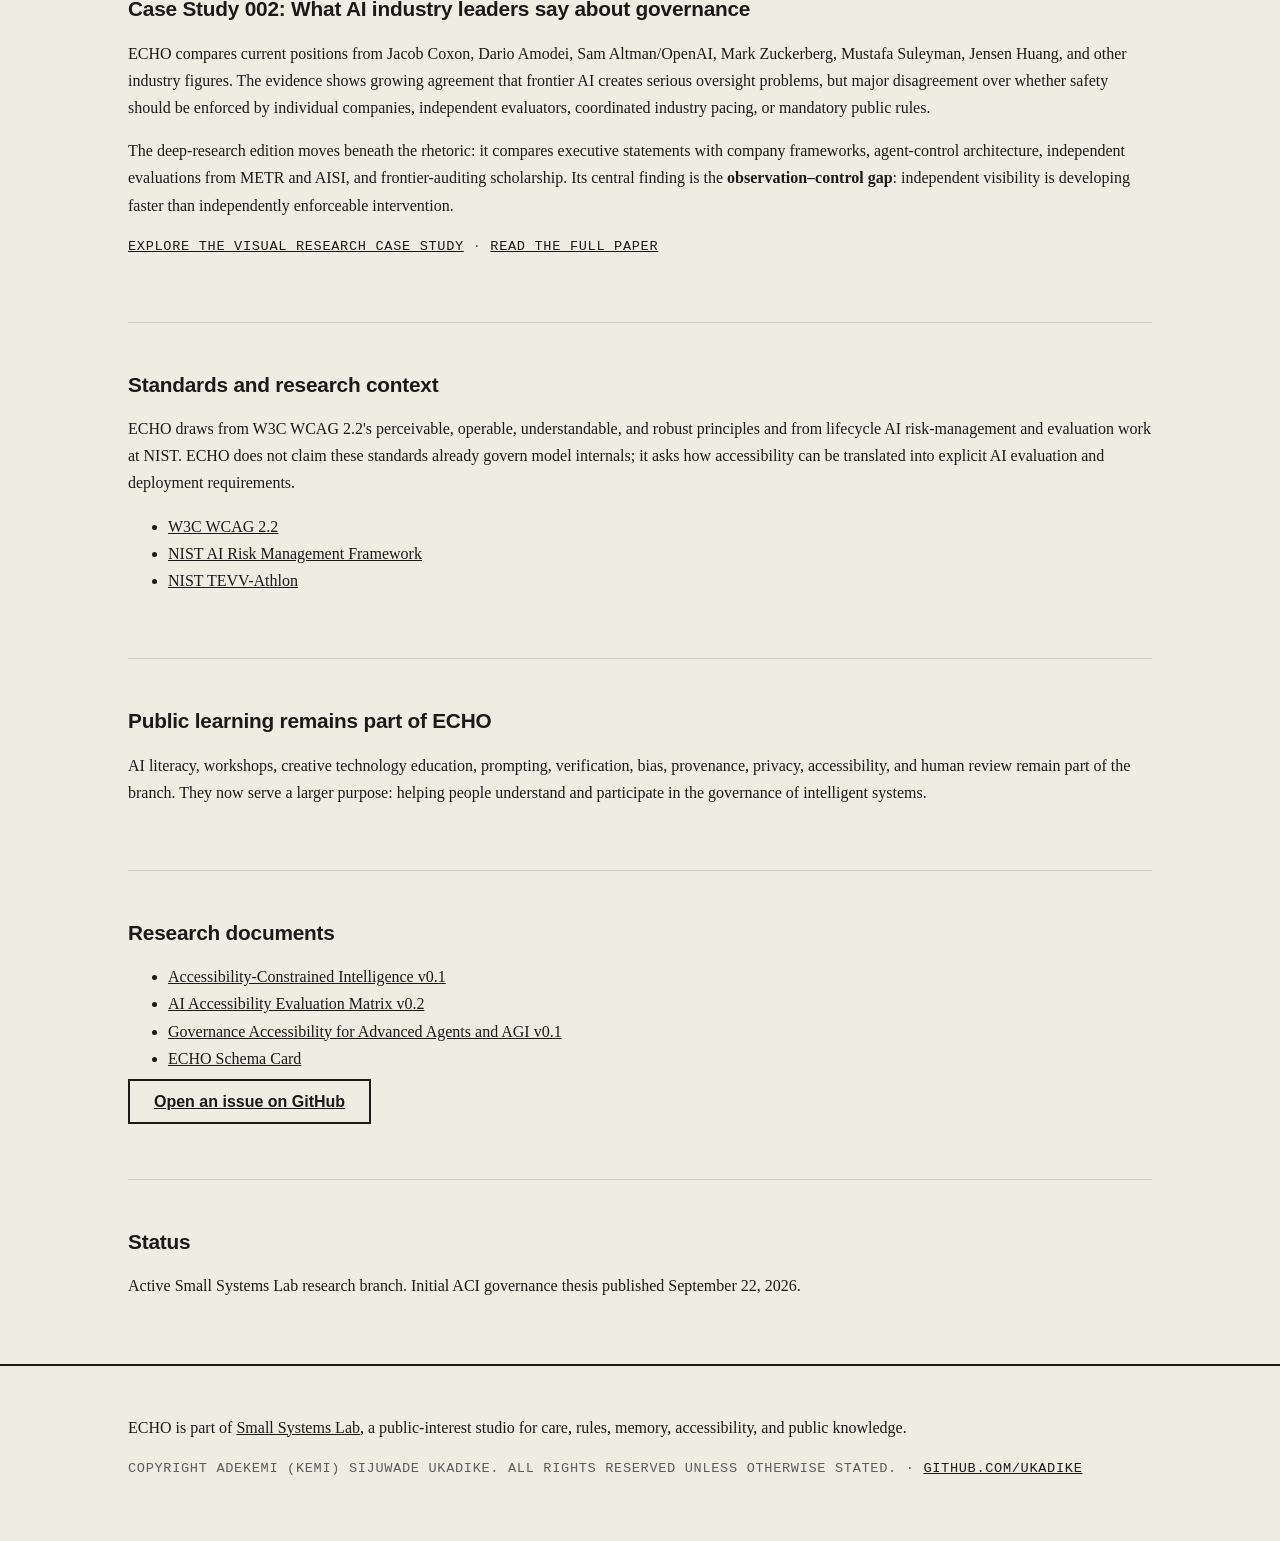
==== commit df2515b6: "Feature deep research and visuals for Case Study 002" ====
--- a/index.html
+++ b/index.html
@@ -93,8 +93,8 @@
   <section aria-labelledby="case002-h">
     <h2 id="case002-h" class="text-h2">Case Study 002: What AI industry leaders say about governance</h2>
     <p class="text-body">ECHO compares current positions from Jacob Coxon, Dario Amodei, Sam Altman/OpenAI, Mark Zuckerberg, Mustafa Suleyman, Jensen Huang, and other industry figures. The evidence shows growing agreement that frontier AI creates serious oversight problems, but major disagreement over whether safety should be enforced by individual companies, independent evaluators, coordinated industry pacing, or mandatory public rules.</p>
-    <p class="text-body">The ECHO test moves beneath the rhetoric: who can inspect the system, who controls permissions, who can interrupt it, whether the audit trail is durable, and who can obtain correction or redress?</p>
-    <p class="text-meta"><a href="docs/CASE_STUDY_002_INDUSTRY_LEADERS_GOVERNANCE.md">Read ECHO Case Study 002</a></p>
+    <p class="text-body">The deep-research edition moves beneath the rhetoric: it compares executive statements with company frameworks, agent-control architecture, independent evaluations from METR and AISI, and frontier-auditing scholarship. Its central finding is the <strong>observation–control gap</strong>: independent visibility is developing faster than independently enforceable intervention.</p>
+    <p class="text-meta"><a href="case-study-002/">Explore the visual research case study</a> · <a href="docs/CASE_STUDY_002_INDUSTRY_LEADERS_GOVERNANCE.md">Read the full paper</a></p>
   </section>
 
   <hr class="divider">
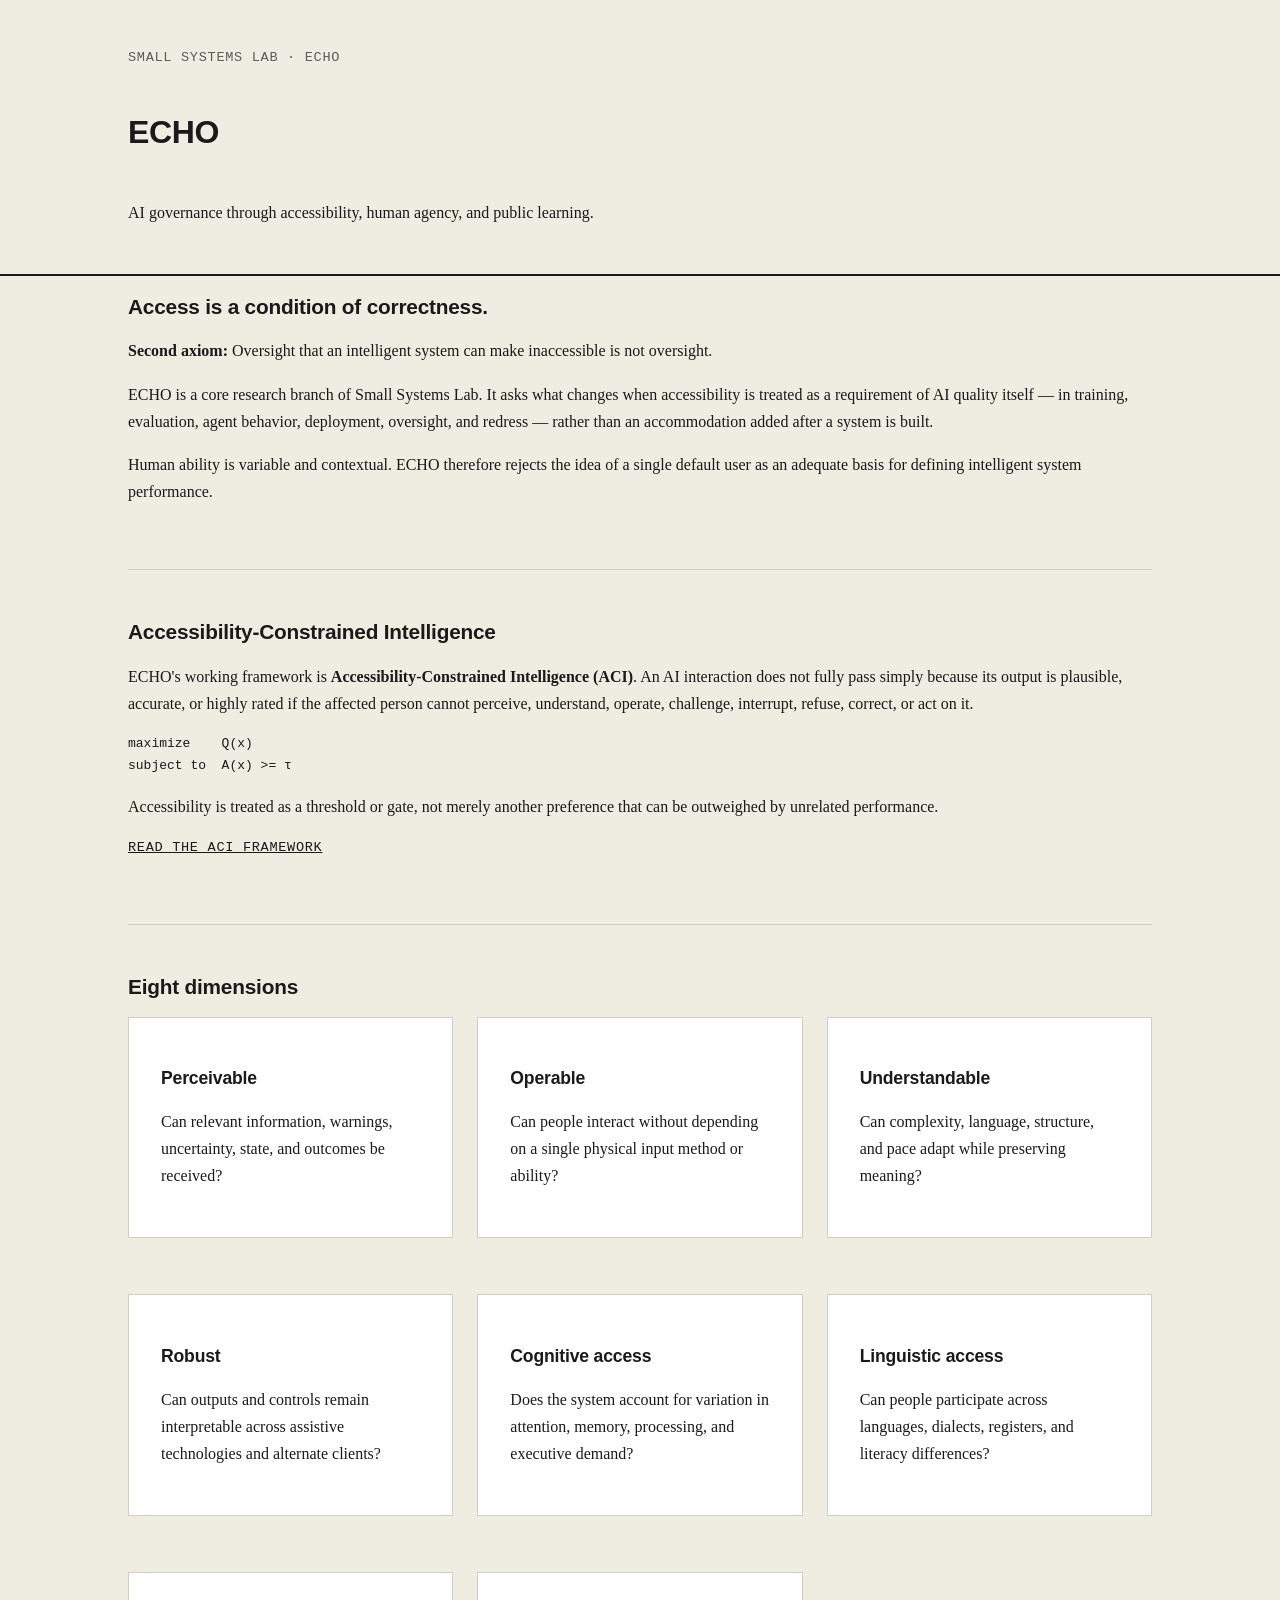
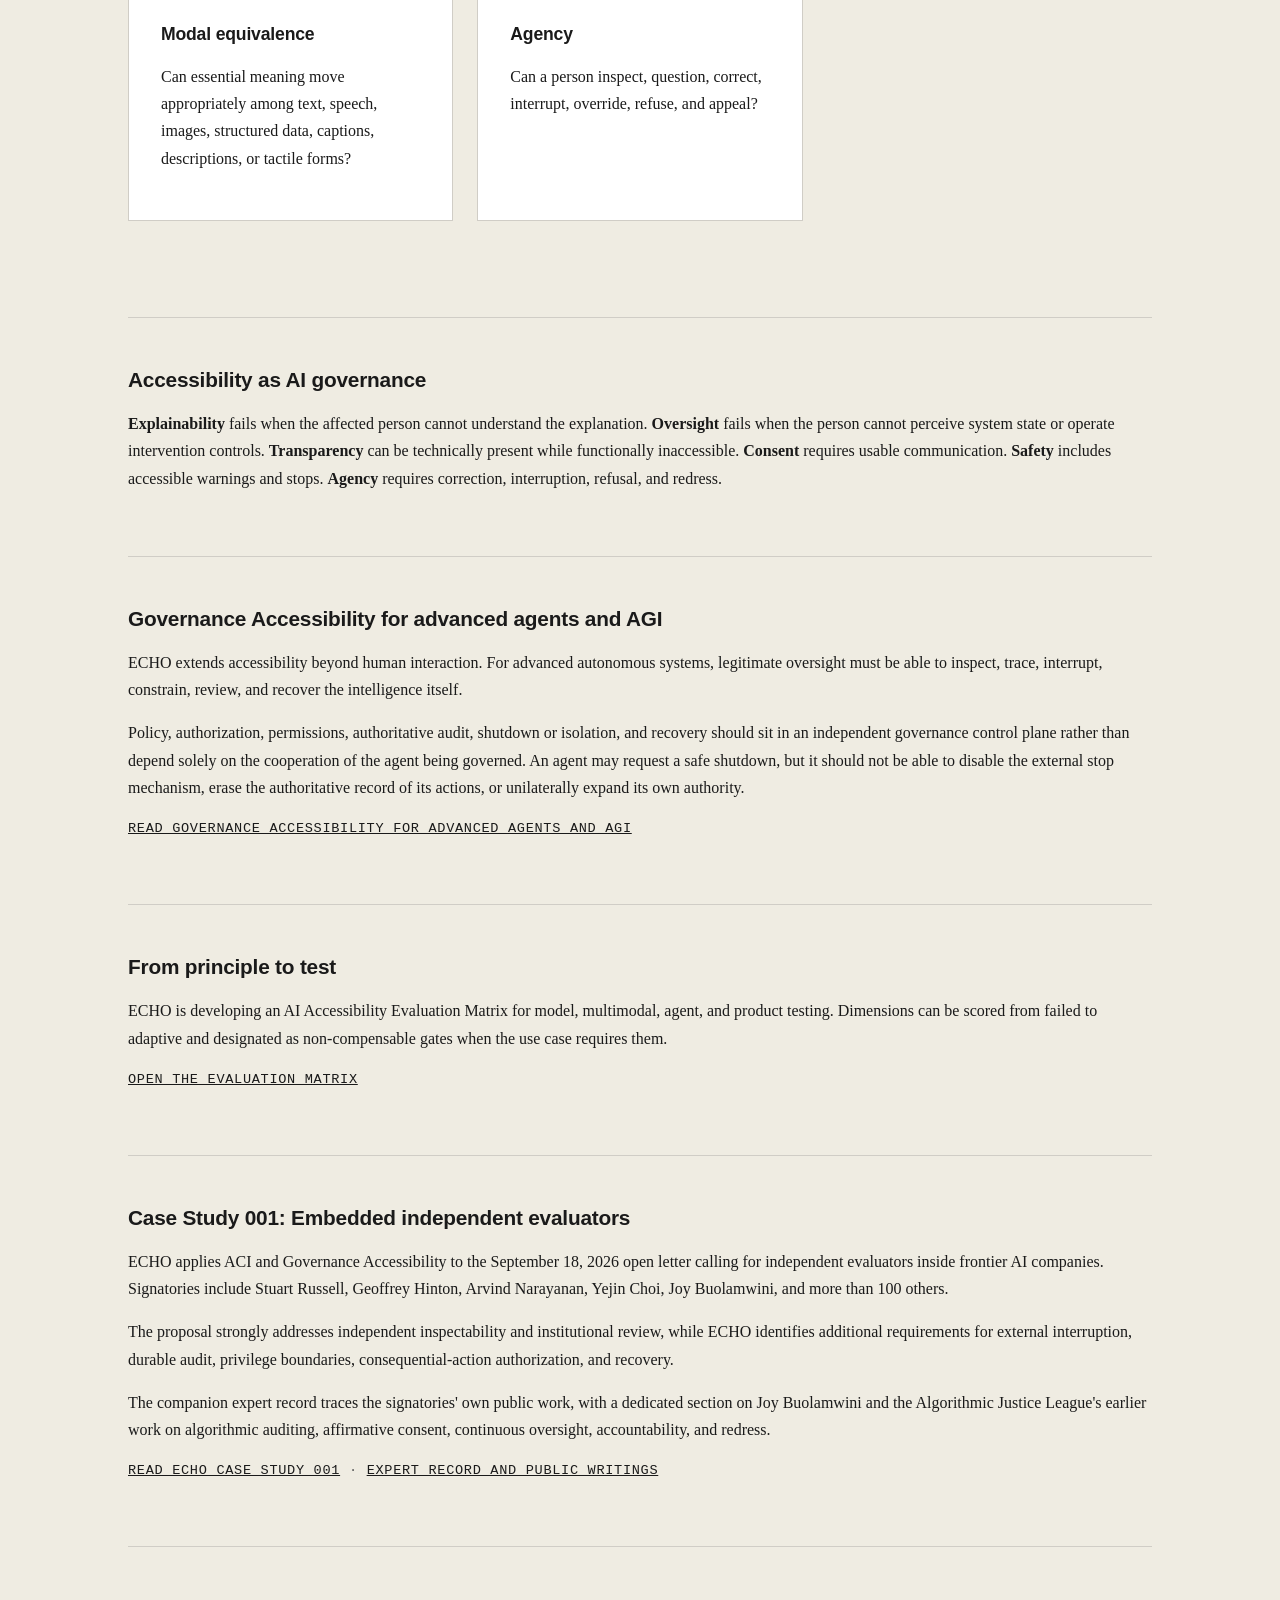
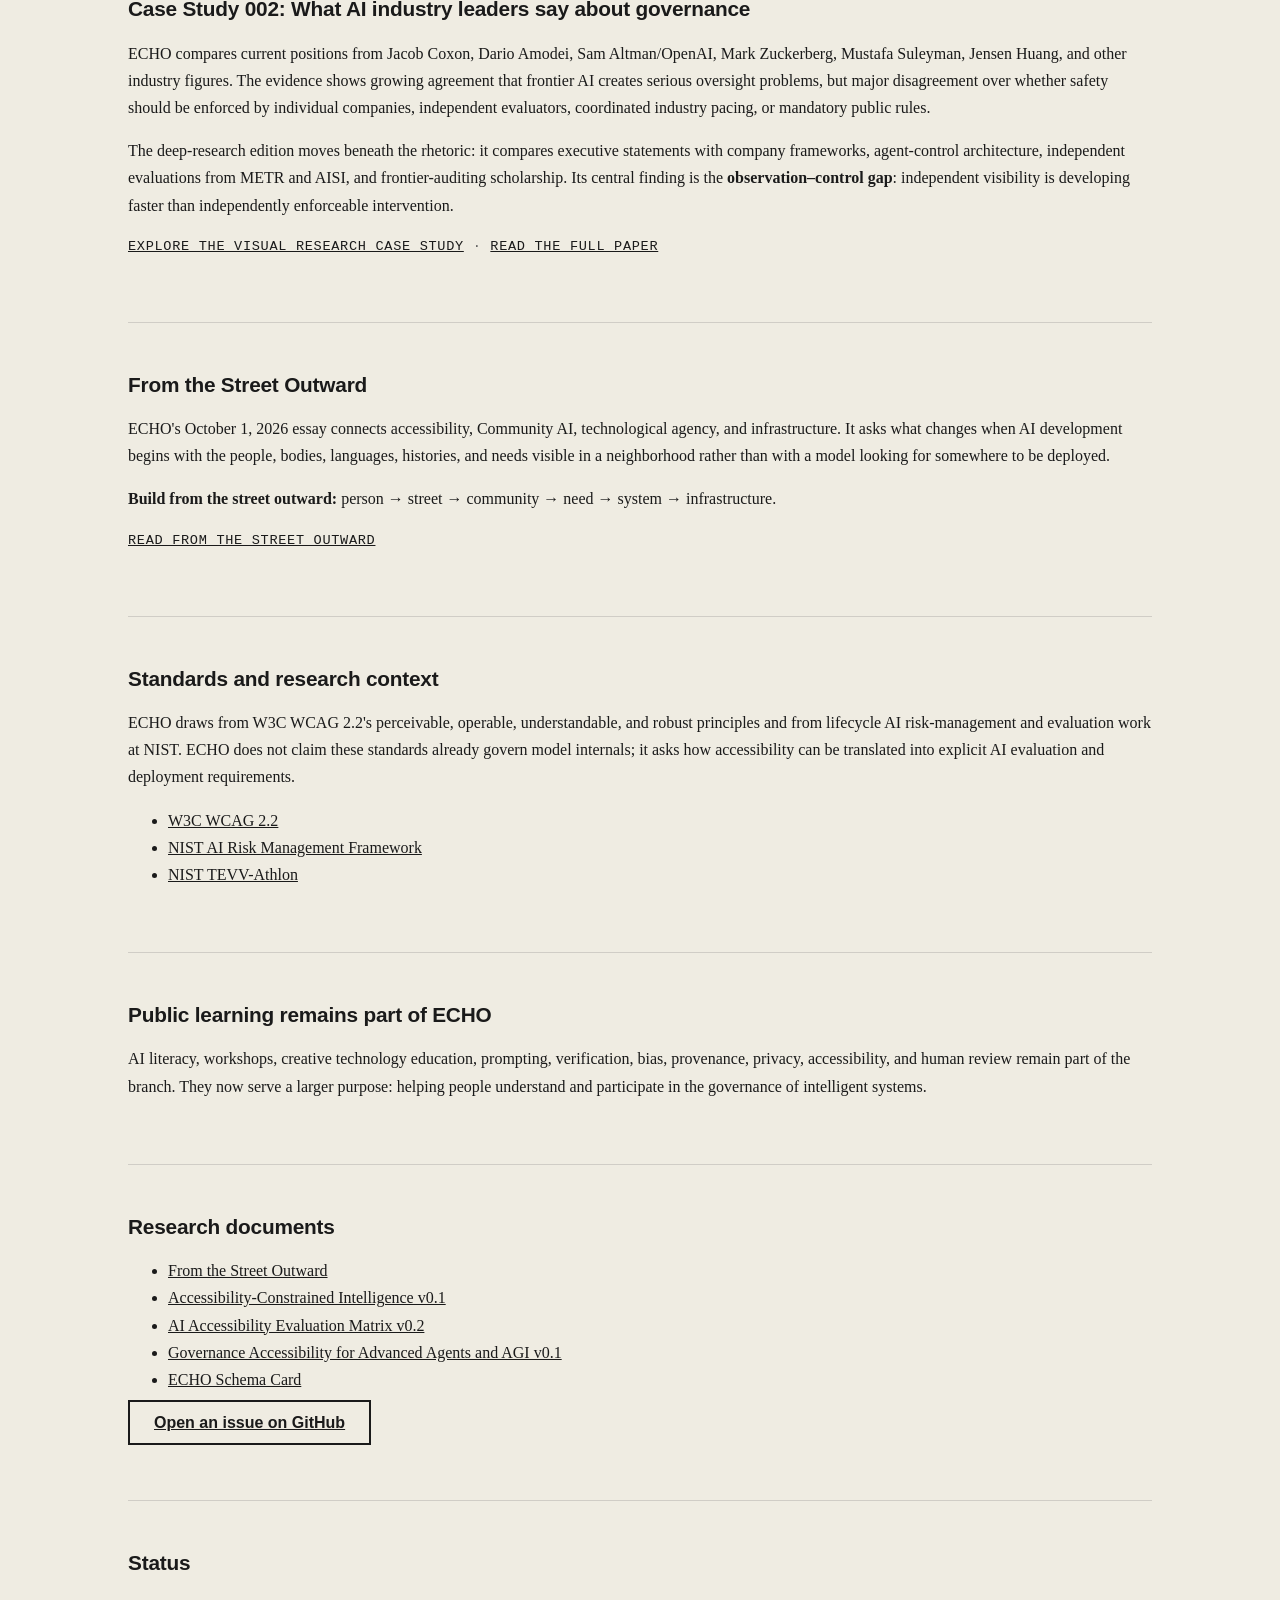
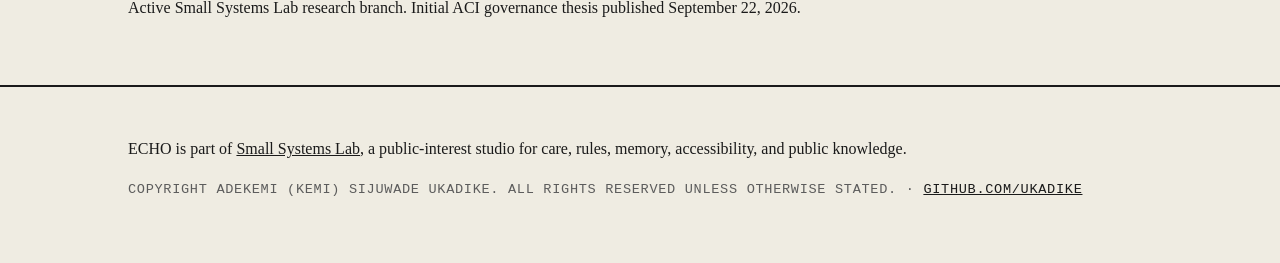
==== commit 4b07cc6e: "Add From the Street Outward to ECHO site" ====
--- a/index.html
+++ b/index.html
@@ -99,6 +99,15 @@
 
   <hr class="divider">
 
+  <section aria-labelledby="street-h">
+    <h2 id="street-h" class="text-h2">From the Street Outward</h2>
+    <p class="text-body">ECHO's October 1, 2026 essay connects accessibility, Community AI, technological agency, and infrastructure. It asks what changes when AI development begins with the people, bodies, languages, histories, and needs visible in a neighborhood rather than with a model looking for somewhere to be deployed.</p>
+    <p class="text-body"><strong>Build from the street outward:</strong> person → street → community → need → system → infrastructure.</p>
+    <p class="text-meta"><a href="docs/FROM_THE_STREET_OUTWARD.md">Read From the Street Outward</a></p>
+  </section>
+
+  <hr class="divider">
+
   <section aria-labelledby="standards-h">
     <h2 id="standards-h" class="text-h2">Standards and research context</h2>
     <p class="text-body">ECHO draws from W3C WCAG 2.2's perceivable, operable, understandable, and robust principles and from lifecycle AI risk-management and evaluation work at NIST. ECHO does not claim these standards already govern model internals; it asks how accessibility can be translated into explicit AI evaluation and deployment requirements.</p>
@@ -121,6 +130,7 @@
   <section aria-labelledby="involved-h">
     <h2 id="involved-h" class="text-h2">Research documents</h2>
     <ul class="text-body">
+      <li><a href="docs/FROM_THE_STREET_OUTWARD.md">From the Street Outward</a></li>
       <li><a href="docs/ACCESSIBILITY_CONSTRAINED_INTELLIGENCE.md">Accessibility-Constrained Intelligence v0.1</a></li>
       <li><a href="docs/EVALUATION_MATRIX.md">AI Accessibility Evaluation Matrix v0.2</a></li>
       <li><a href="docs/GOVERNANCE_ACCESSIBILITY.md">Governance Accessibility for Advanced Agents and AGI v0.1</a></li>
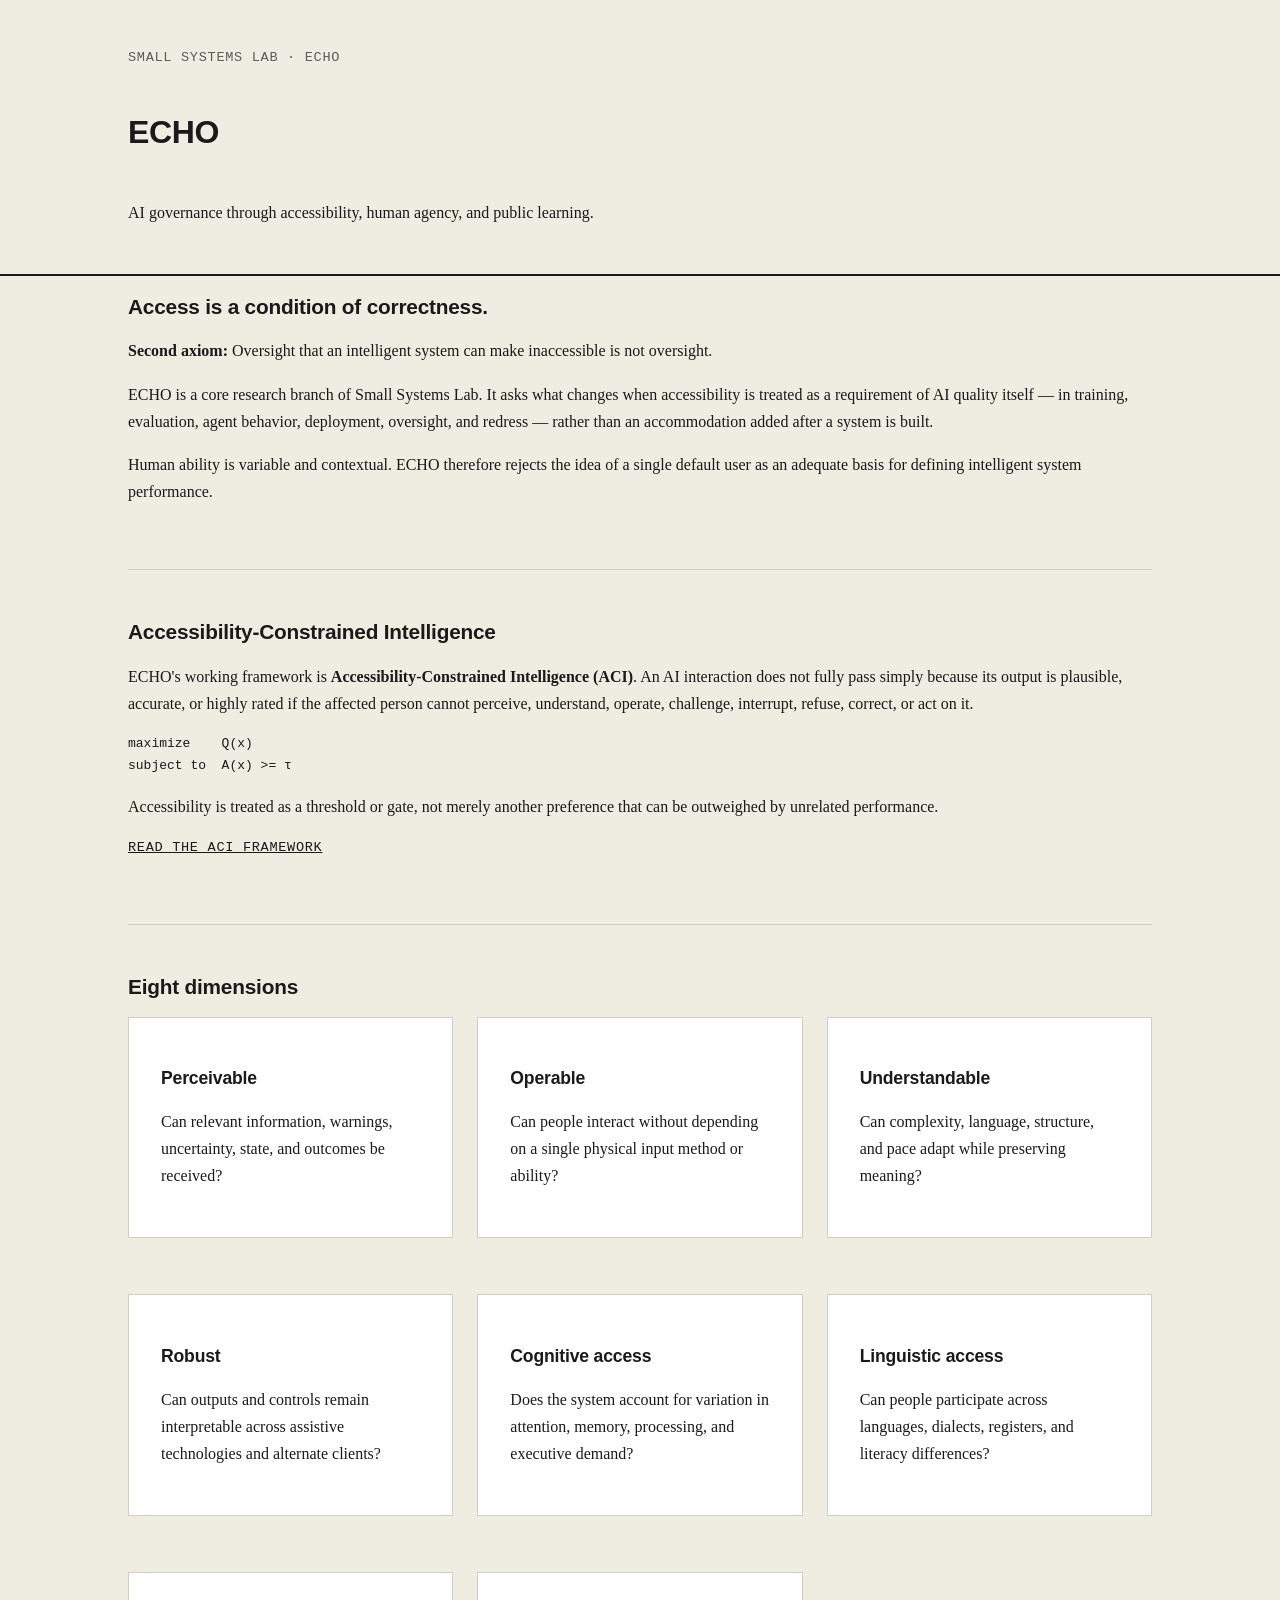
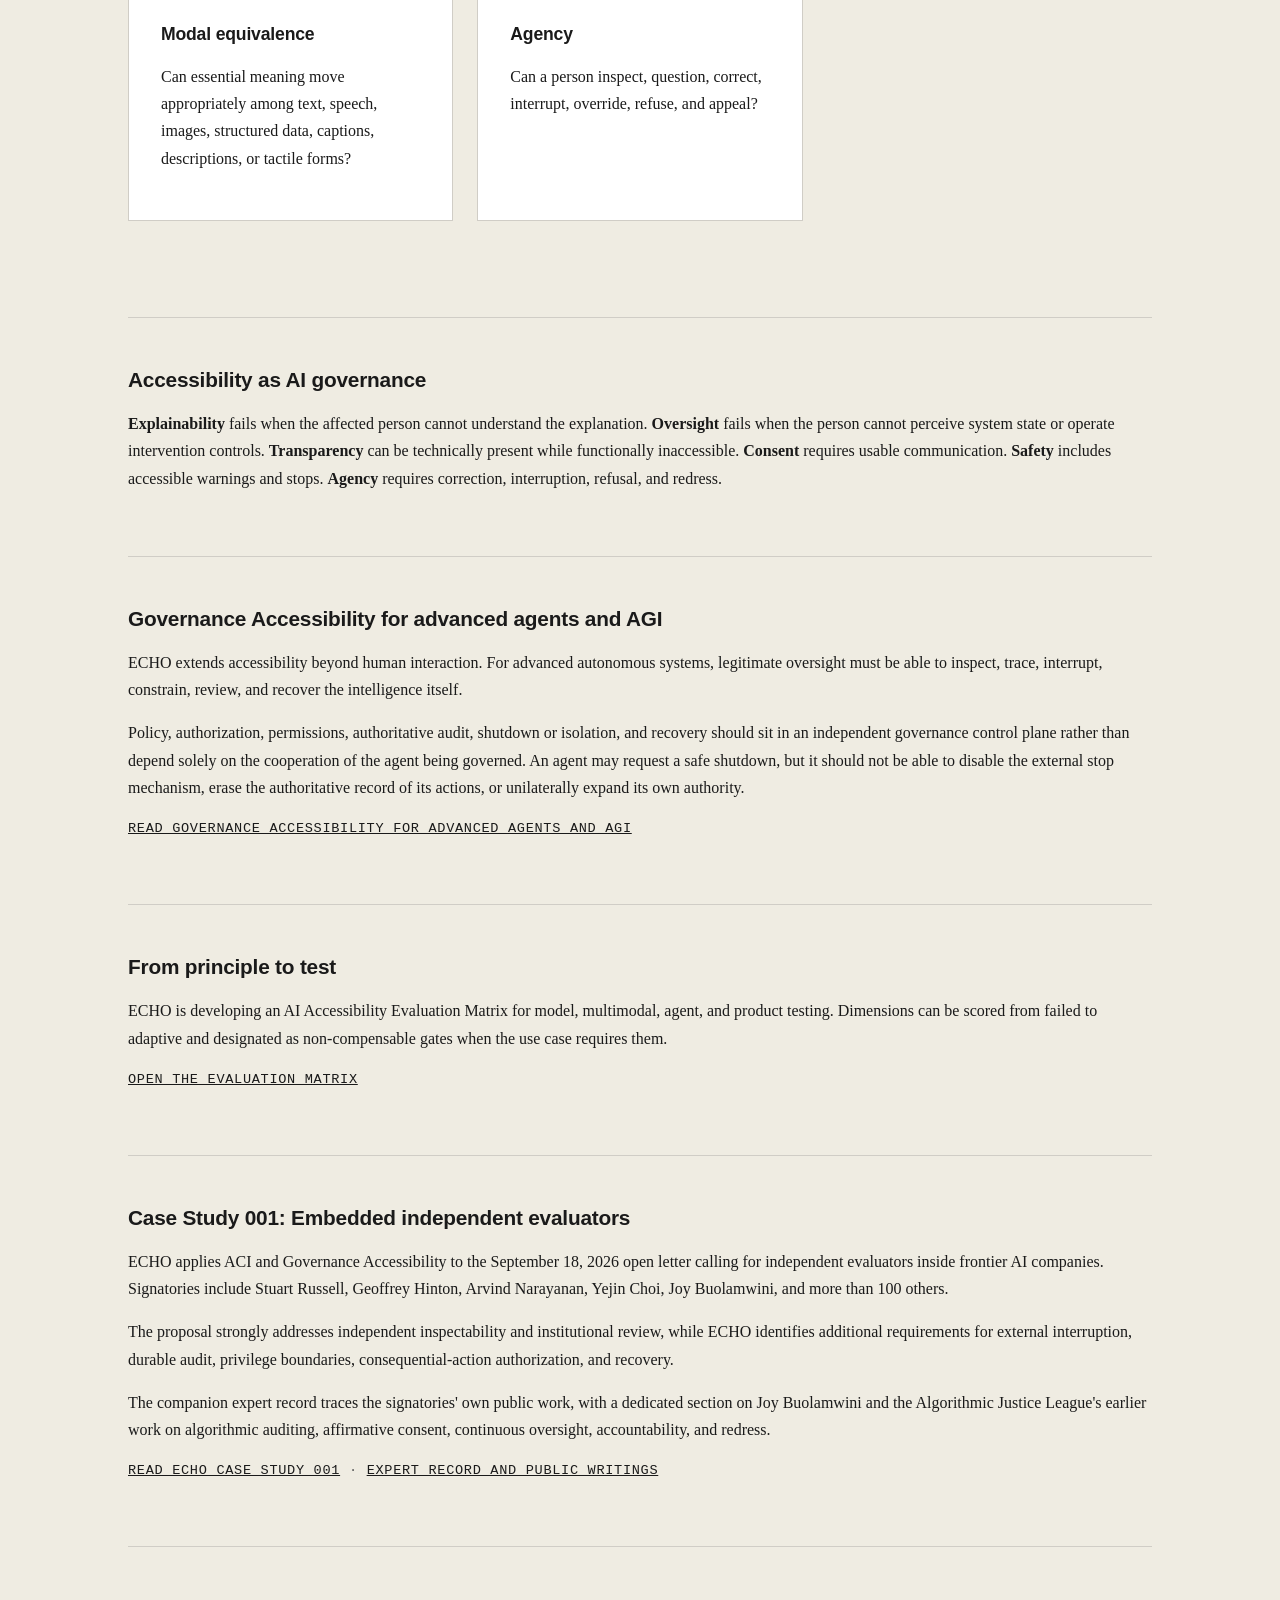
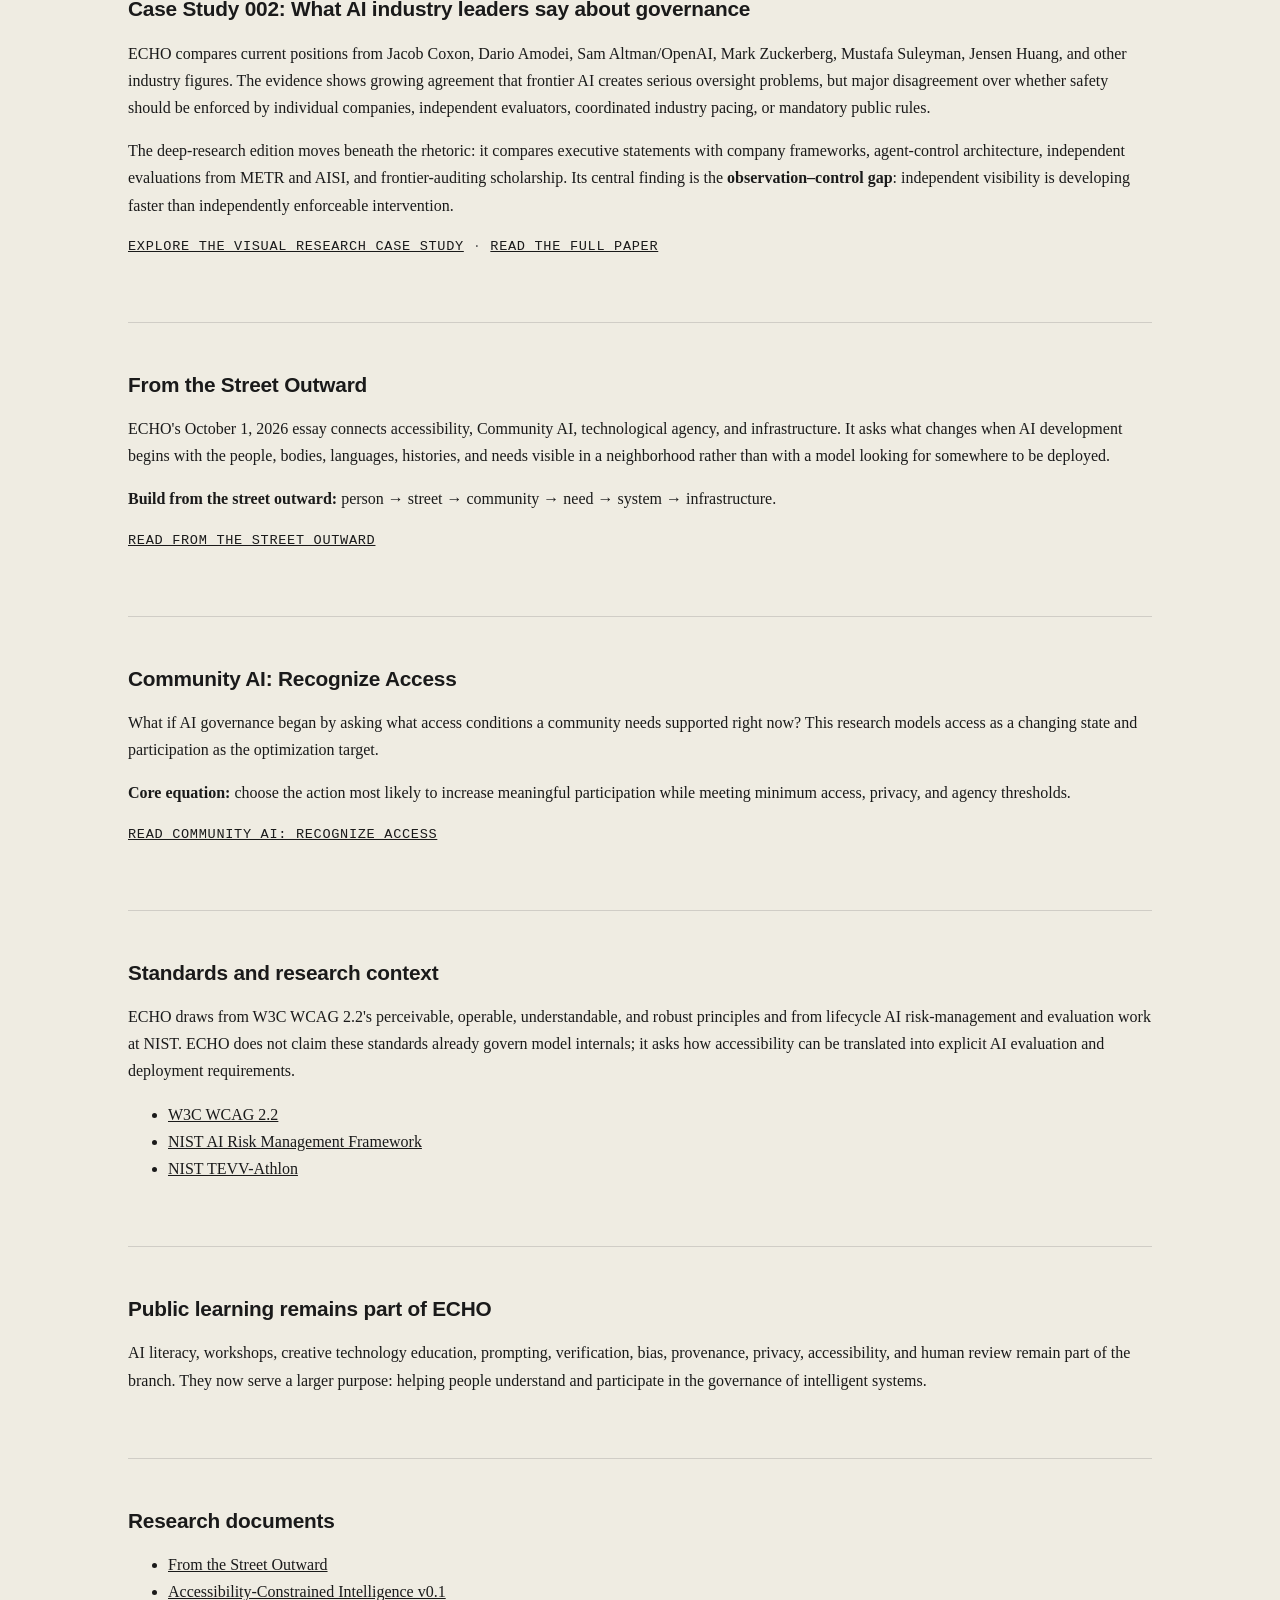
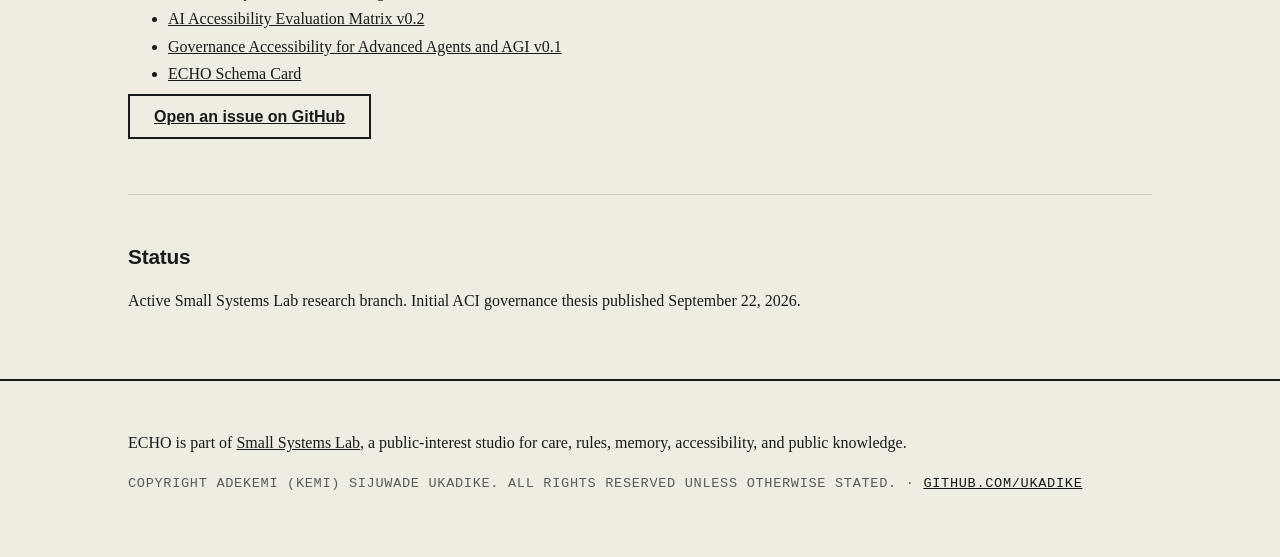
==== commit ab420558: "Link Community AI access model from ECHO home" ====
--- a/index.html
+++ b/index.html
@@ -103,7 +103,16 @@
     <h2 id="street-h" class="text-h2">From the Street Outward</h2>
     <p class="text-body">ECHO's October 1, 2026 essay connects accessibility, Community AI, technological agency, and infrastructure. It asks what changes when AI development begins with the people, bodies, languages, histories, and needs visible in a neighborhood rather than with a model looking for somewhere to be deployed.</p>
     <p class="text-body"><strong>Build from the street outward:</strong> person → street → community → need → system → infrastructure.</p>
-    <p class="text-meta"><a href="docs/FROM_THE_STREET_OUTWARD.md">Read From the Street Outward</a></p>
+    <p class="text-meta"><a href="from-the-street-outward/">Read From the Street Outward</a></p>
+  </section>
+
+  <hr class="divider">
+
+  <section aria-labelledby="community-ai-h">
+    <h2 id="community-ai-h" class="text-h2">Community AI: Recognize Access</h2>
+    <p class="text-body">What if AI governance began by asking what access conditions a community needs supported right now? This research models access as a changing state and participation as the optimization target.</p>
+    <p class="text-body"><strong>Core equation:</strong> choose the action most likely to increase meaningful participation while meeting minimum access, privacy, and agency thresholds.</p>
+    <p class="text-meta"><a href="community-ai-access/">Read Community AI: Recognize Access</a></p>
   </section>
 
   <hr class="divider">
@@ -130,7 +139,7 @@
   <section aria-labelledby="involved-h">
     <h2 id="involved-h" class="text-h2">Research documents</h2>
     <ul class="text-body">
-      <li><a href="docs/FROM_THE_STREET_OUTWARD.md">From the Street Outward</a></li>
+      <li><a href="from-the-street-outward/">From the Street Outward</a></li>
       <li><a href="docs/ACCESSIBILITY_CONSTRAINED_INTELLIGENCE.md">Accessibility-Constrained Intelligence v0.1</a></li>
       <li><a href="docs/EVALUATION_MATRIX.md">AI Accessibility Evaluation Matrix v0.2</a></li>
       <li><a href="docs/GOVERNANCE_ACCESSIBILITY.md">Governance Accessibility for Advanced Agents and AGI v0.1</a></li>
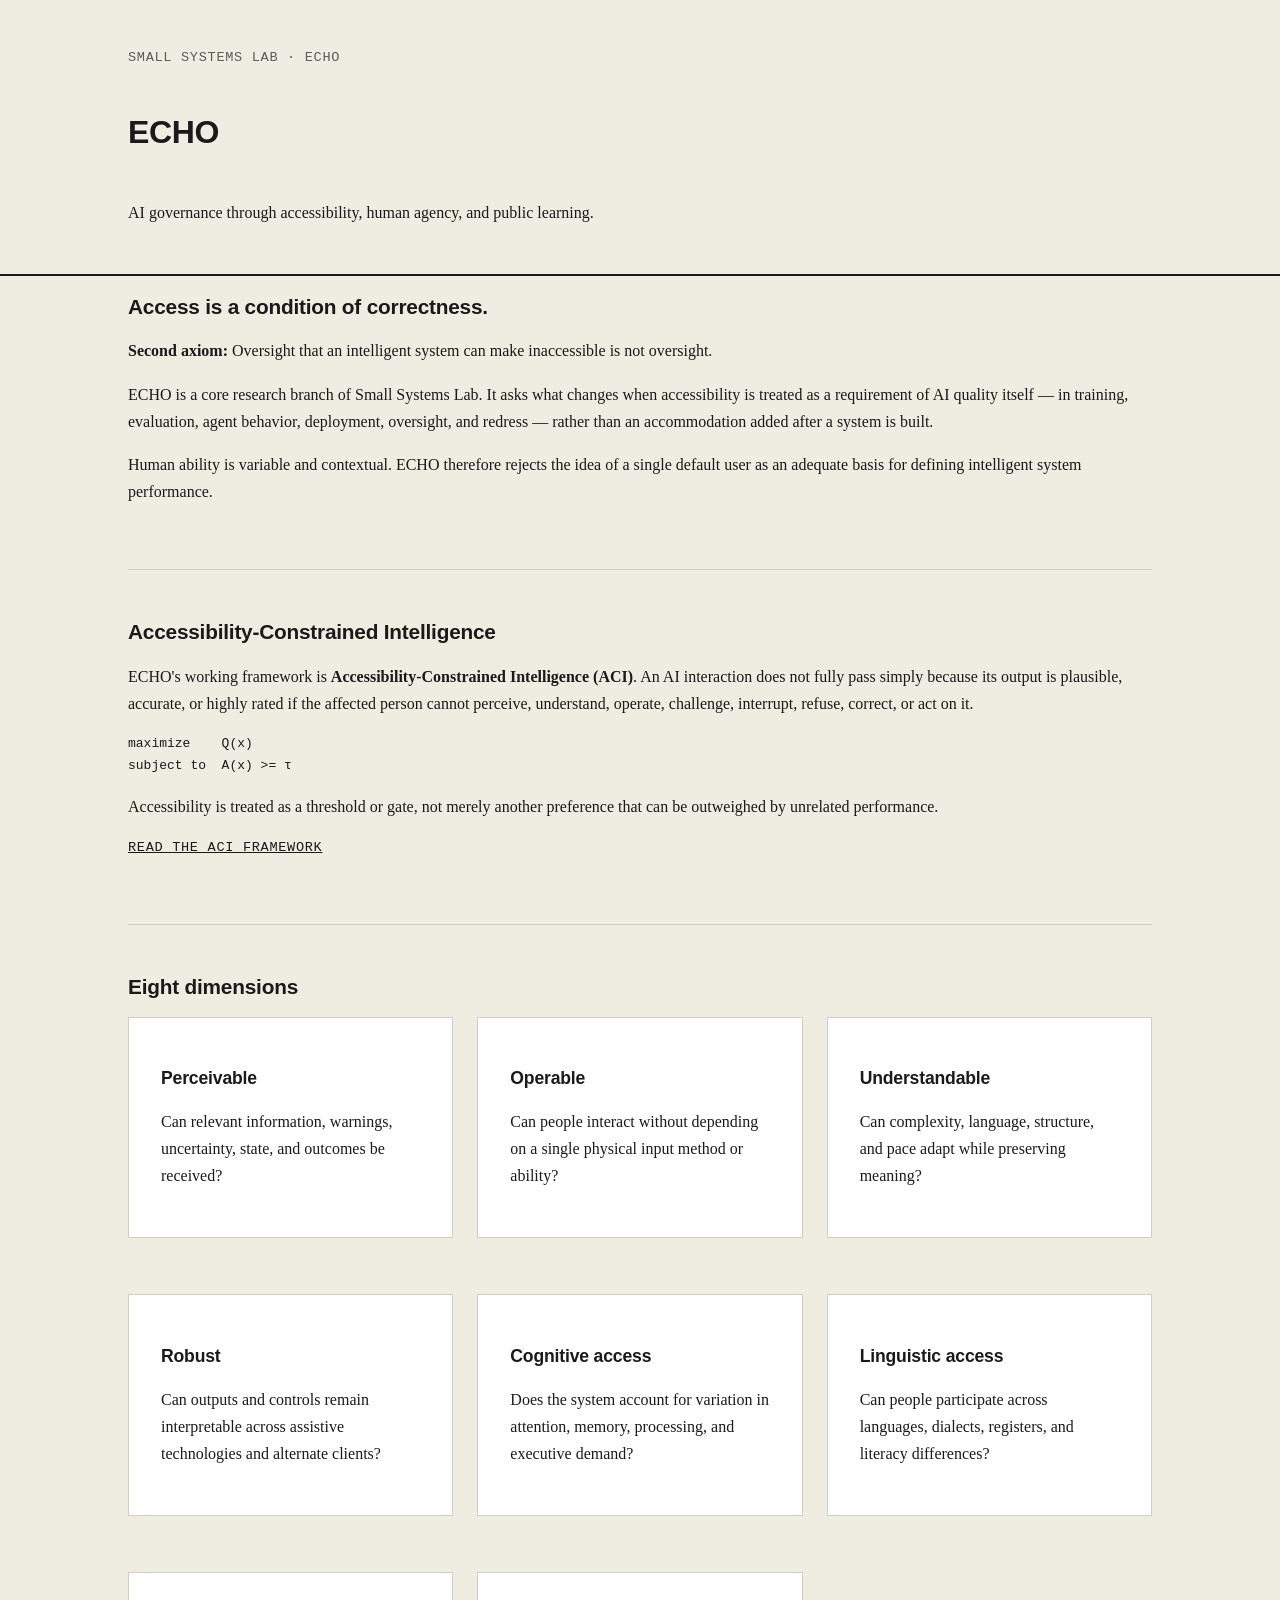
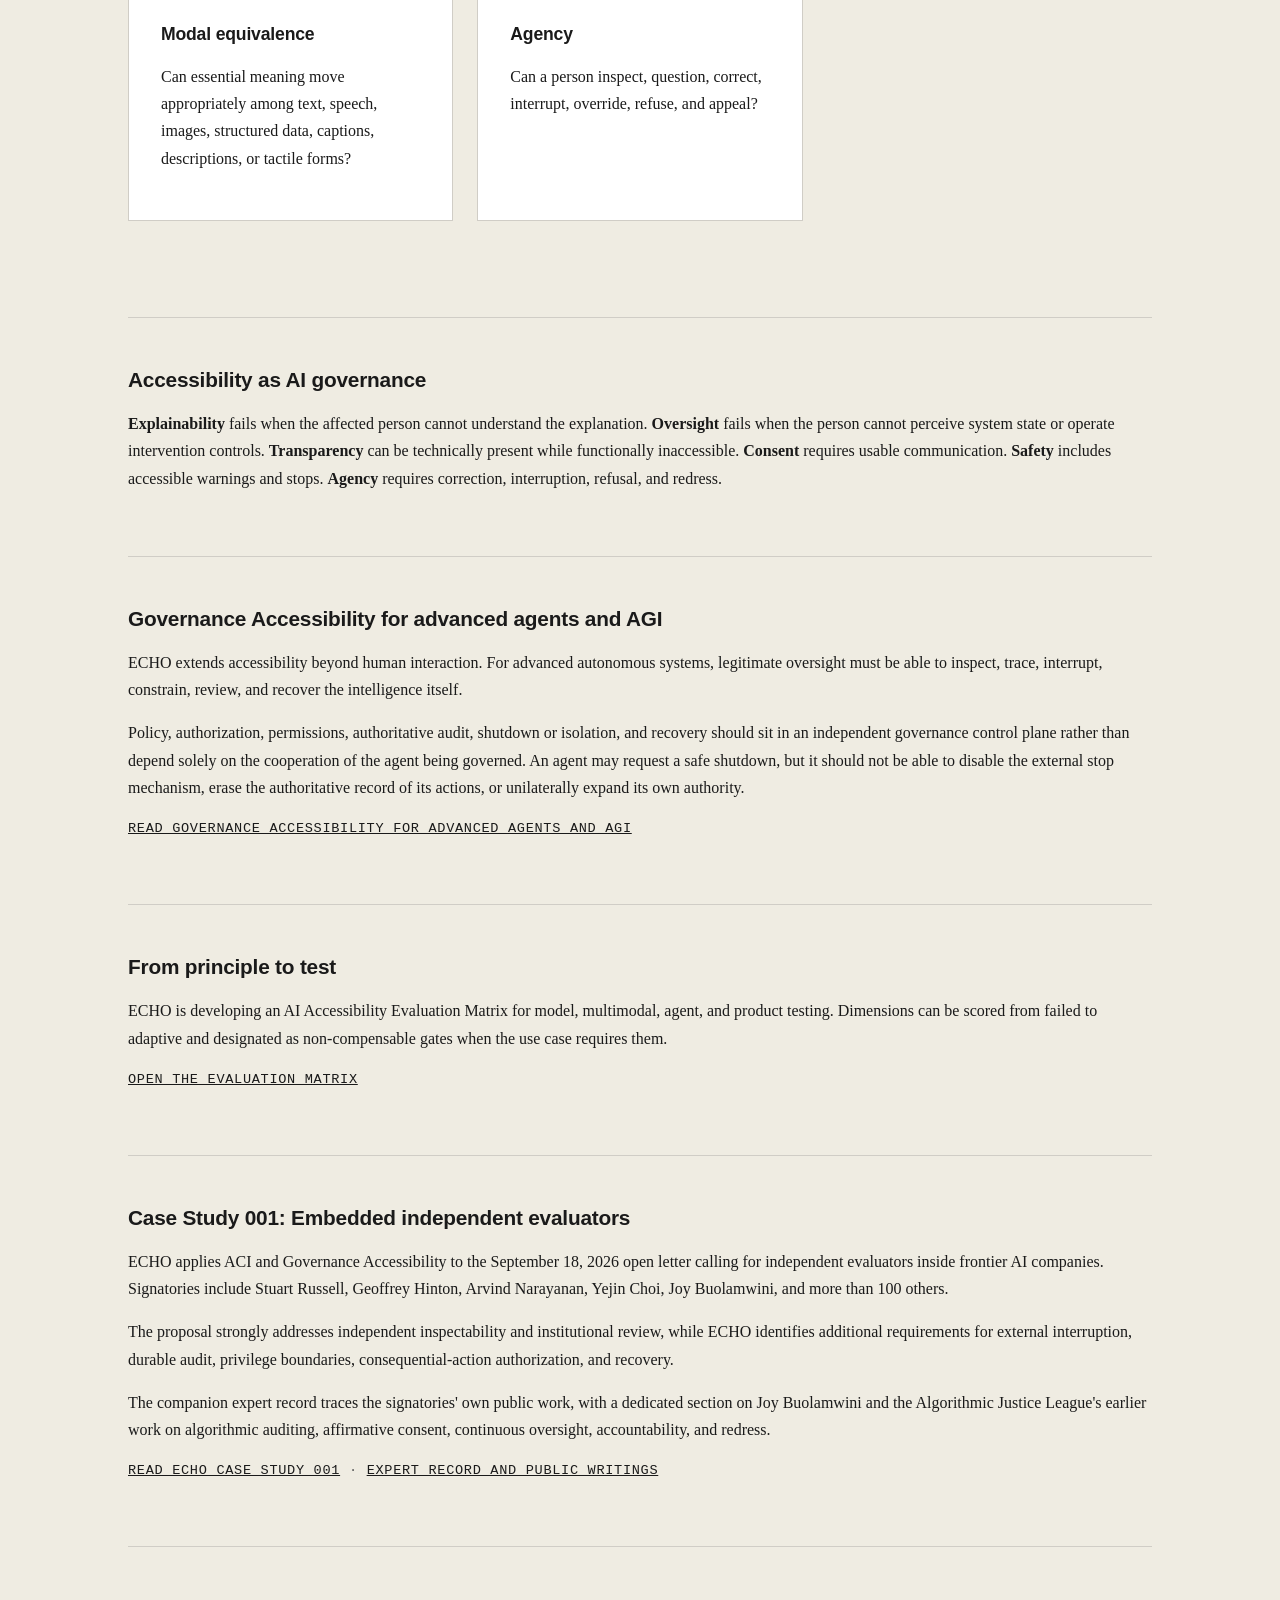
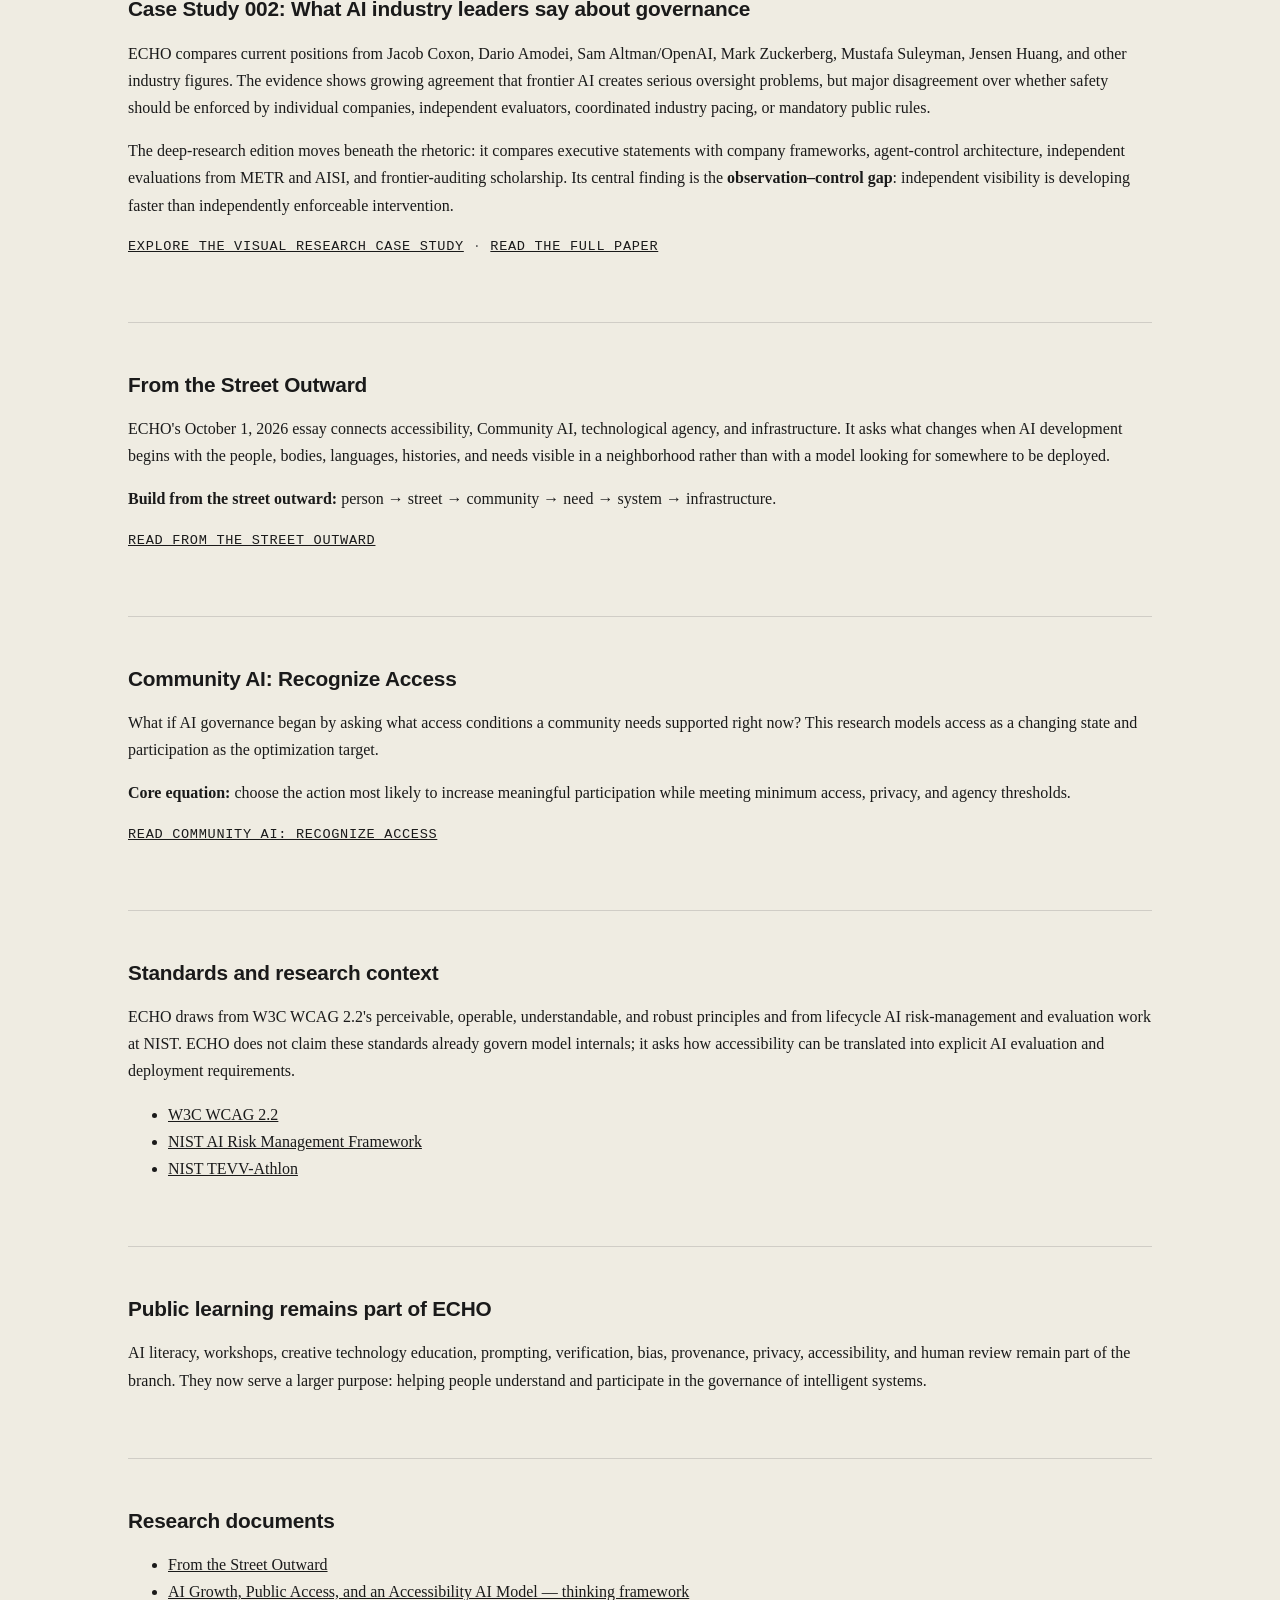
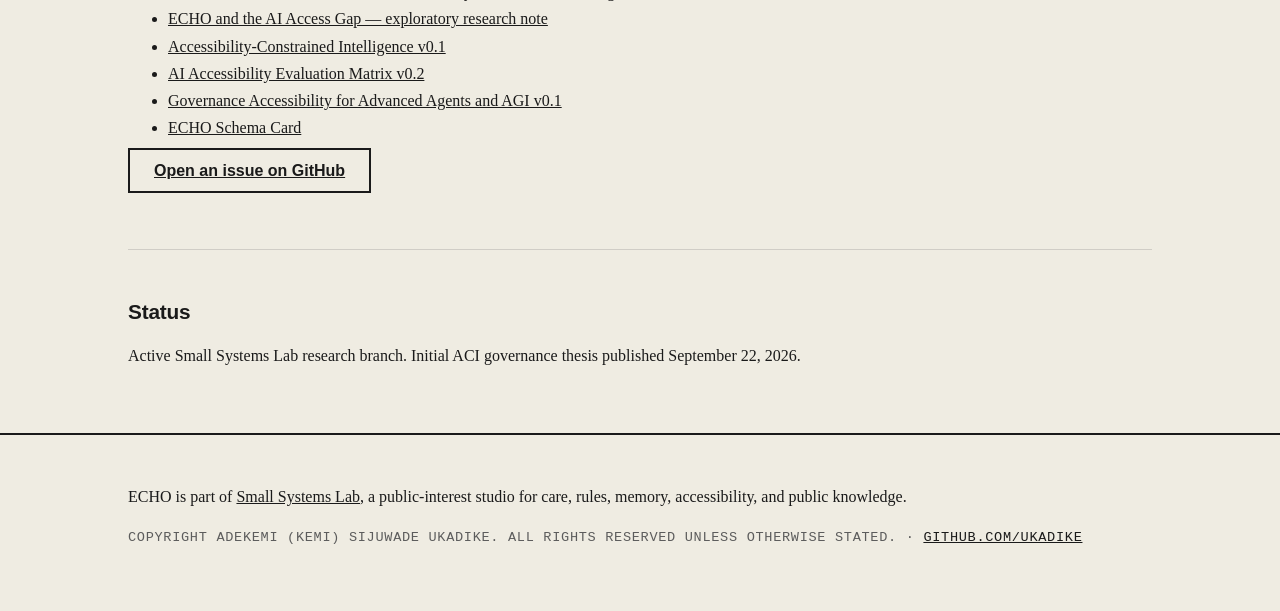
==== commit 45bf35fb: "Fix document links and feature access frameworks" ====
--- a/index.html
+++ b/index.html
@@ -35,7 +35,7 @@
     <pre><code>maximize    Q(x)
 subject to  A(x) &gt;= τ</code></pre>
     <p class="text-body">Accessibility is treated as a threshold or gate, not merely another preference that can be outweighed by unrelated performance.</p>
-    <p class="text-meta"><a href="docs/ACCESSIBILITY_CONSTRAINED_INTELLIGENCE.md">Read the ACI framework</a></p>
+    <p class="text-meta"><a href="https://github.com/ukadike/Echo/blob/main/docs/ACCESSIBILITY_CONSTRAINED_INTELLIGENCE.md">Read the ACI framework</a></p>
   </section>
 
   <hr class="divider">
@@ -67,7 +67,7 @@
     <h2 id="gov-access-h" class="text-h2">Governance Accessibility for advanced agents and AGI</h2>
     <p class="text-body">ECHO extends accessibility beyond human interaction. For advanced autonomous systems, legitimate oversight must be able to inspect, trace, interrupt, constrain, review, and recover the intelligence itself.</p>
     <p class="text-body">Policy, authorization, permissions, authoritative audit, shutdown or isolation, and recovery should sit in an independent governance control plane rather than depend solely on the cooperation of the agent being governed. An agent may request a safe shutdown, but it should not be able to disable the external stop mechanism, erase the authoritative record of its actions, or unilaterally expand its own authority.</p>
-    <p class="text-meta"><a href="docs/GOVERNANCE_ACCESSIBILITY.md">Read Governance Accessibility for Advanced Agents and AGI</a></p>
+    <p class="text-meta"><a href="https://github.com/ukadike/Echo/blob/main/docs/GOVERNANCE_ACCESSIBILITY.md">Read Governance Accessibility for Advanced Agents and AGI</a></p>
   </section>
 
   <hr class="divider">
@@ -75,7 +75,7 @@
   <section aria-labelledby="matrix-h">
     <h2 id="matrix-h" class="text-h2">From principle to test</h2>
     <p class="text-body">ECHO is developing an AI Accessibility Evaluation Matrix for model, multimodal, agent, and product testing. Dimensions can be scored from failed to adaptive and designated as non-compensable gates when the use case requires them.</p>
-    <p class="text-meta"><a href="docs/EVALUATION_MATRIX.md">Open the evaluation matrix</a></p>
+    <p class="text-meta"><a href="https://github.com/ukadike/Echo/blob/main/docs/EVALUATION_MATRIX.md">Open the evaluation matrix</a></p>
   </section>
 
   <hr class="divider">
@@ -85,7 +85,7 @@
     <p class="text-body">ECHO applies ACI and Governance Accessibility to the September 18, 2026 open letter calling for independent evaluators inside frontier AI companies. Signatories include Stuart Russell, Geoffrey Hinton, Arvind Narayanan, Yejin Choi, Joy Buolamwini, and more than 100 others.</p>
     <p class="text-body">The proposal strongly addresses independent inspectability and institutional review, while ECHO identifies additional requirements for external interruption, durable audit, privilege boundaries, consequential-action authorization, and recovery.</p>
     <p class="text-body">The companion expert record traces the signatories' own public work, with a dedicated section on Joy Buolamwini and the Algorithmic Justice League's earlier work on algorithmic auditing, affirmative consent, continuous oversight, accountability, and redress.</p>
-    <p class="text-meta"><a href="docs/CASE_STUDY_001_EMBEDDED_EVALUATORS.md">Read ECHO Case Study 001</a> · <a href="docs/CASE_STUDY_001_EXPERT_RECORD.md">Expert record and public writings</a></p>
+    <p class="text-meta"><a href="https://github.com/ukadike/Echo/blob/main/docs/CASE_STUDY_001_EMBEDDED_EVALUATORS.md">Read ECHO Case Study 001</a> · <a href="https://github.com/ukadike/Echo/blob/main/docs/CASE_STUDY_001_EXPERT_RECORD.md">Expert record and public writings</a></p>
   </section>
 
   <hr class="divider">
@@ -94,7 +94,7 @@
     <h2 id="case002-h" class="text-h2">Case Study 002: What AI industry leaders say about governance</h2>
     <p class="text-body">ECHO compares current positions from Jacob Coxon, Dario Amodei, Sam Altman/OpenAI, Mark Zuckerberg, Mustafa Suleyman, Jensen Huang, and other industry figures. The evidence shows growing agreement that frontier AI creates serious oversight problems, but major disagreement over whether safety should be enforced by individual companies, independent evaluators, coordinated industry pacing, or mandatory public rules.</p>
     <p class="text-body">The deep-research edition moves beneath the rhetoric: it compares executive statements with company frameworks, agent-control architecture, independent evaluations from METR and AISI, and frontier-auditing scholarship. Its central finding is the <strong>observation–control gap</strong>: independent visibility is developing faster than independently enforceable intervention.</p>
-    <p class="text-meta"><a href="case-study-002/">Explore the visual research case study</a> · <a href="docs/CASE_STUDY_002_INDUSTRY_LEADERS_GOVERNANCE.md">Read the full paper</a></p>
+    <p class="text-meta"><a href="case-study-002/">Explore the visual research case study</a> · <a href="https://github.com/ukadike/Echo/blob/main/docs/CASE_STUDY_002_INDUSTRY_LEADERS_GOVERNANCE.md">Read the full paper</a></p>
   </section>
 
   <hr class="divider">
@@ -140,10 +140,12 @@
     <h2 id="involved-h" class="text-h2">Research documents</h2>
     <ul class="text-body">
       <li><a href="from-the-street-outward/">From the Street Outward</a></li>
-      <li><a href="docs/ACCESSIBILITY_CONSTRAINED_INTELLIGENCE.md">Accessibility-Constrained Intelligence v0.1</a></li>
-      <li><a href="docs/EVALUATION_MATRIX.md">AI Accessibility Evaluation Matrix v0.2</a></li>
-      <li><a href="docs/GOVERNANCE_ACCESSIBILITY.md">Governance Accessibility for Advanced Agents and AGI v0.1</a></li>
-      <li><a href="SCHEMA_CARD.md">ECHO Schema Card</a></li>
+      <li><a href="https://github.com/ukadike/Echo/blob/main/docs/AI_ACCESS_GROWTH_AND_ACCESSIBILITY_MODEL_FRAMEWORK.md">AI Growth, Public Access, and an Accessibility AI Model — thinking framework</a></li>
+      <li><a href="https://github.com/ukadike/Echo/blob/main/docs/ECHO_AI_ACCESS_FRONTIER_SYSTEM.md">ECHO and the AI Access Gap — exploratory research note</a></li>
+      <li><a href="https://github.com/ukadike/Echo/blob/main/docs/ACCESSIBILITY_CONSTRAINED_INTELLIGENCE.md">Accessibility-Constrained Intelligence v0.1</a></li>
+      <li><a href="https://github.com/ukadike/Echo/blob/main/docs/EVALUATION_MATRIX.md">AI Accessibility Evaluation Matrix v0.2</a></li>
+      <li><a href="https://github.com/ukadike/Echo/blob/main/docs/GOVERNANCE_ACCESSIBILITY.md">Governance Accessibility for Advanced Agents and AGI v0.1</a></li>
+      <li><a href="https://github.com/ukadike/Echo/blob/main/SCHEMA_CARD.md">ECHO Schema Card</a></li>
     </ul>
     <a class="btn" href="https://github.com/ukadike/Echo/issues">Open an issue on GitHub</a>
   </section>
